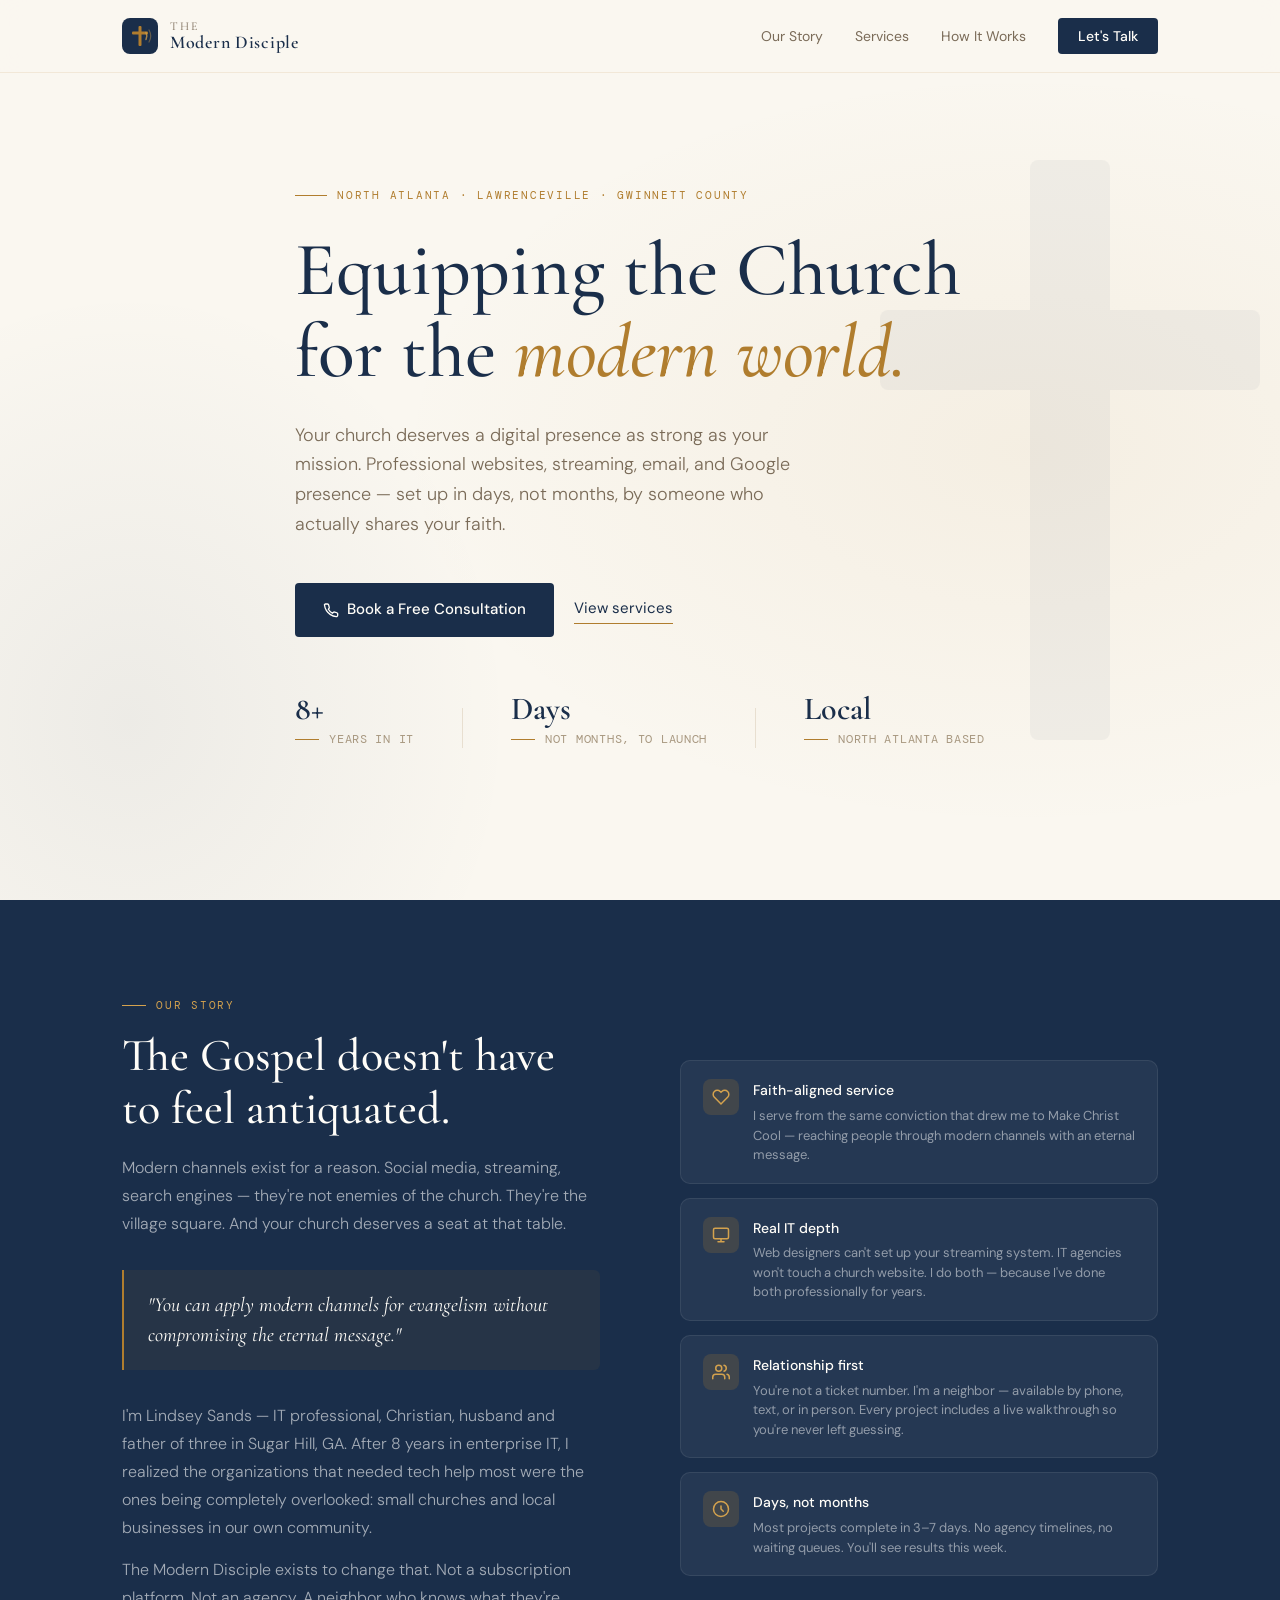
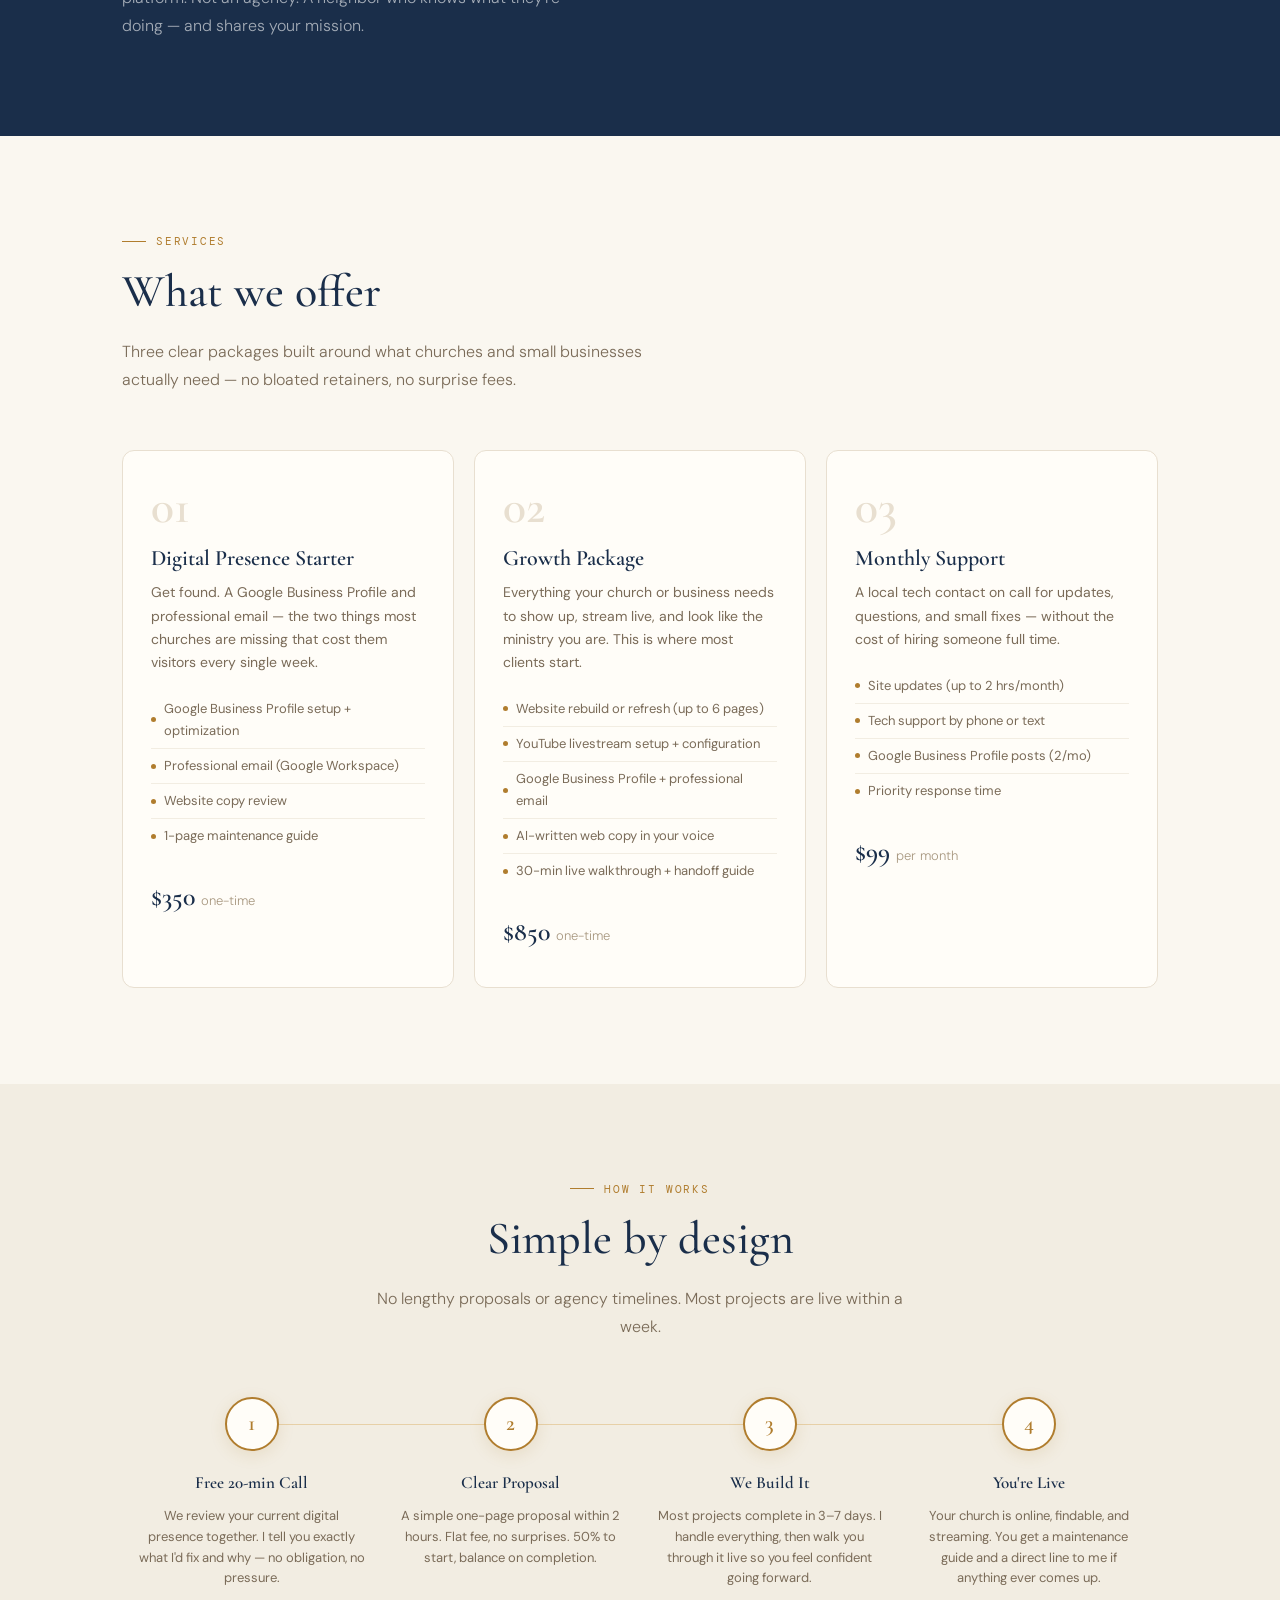
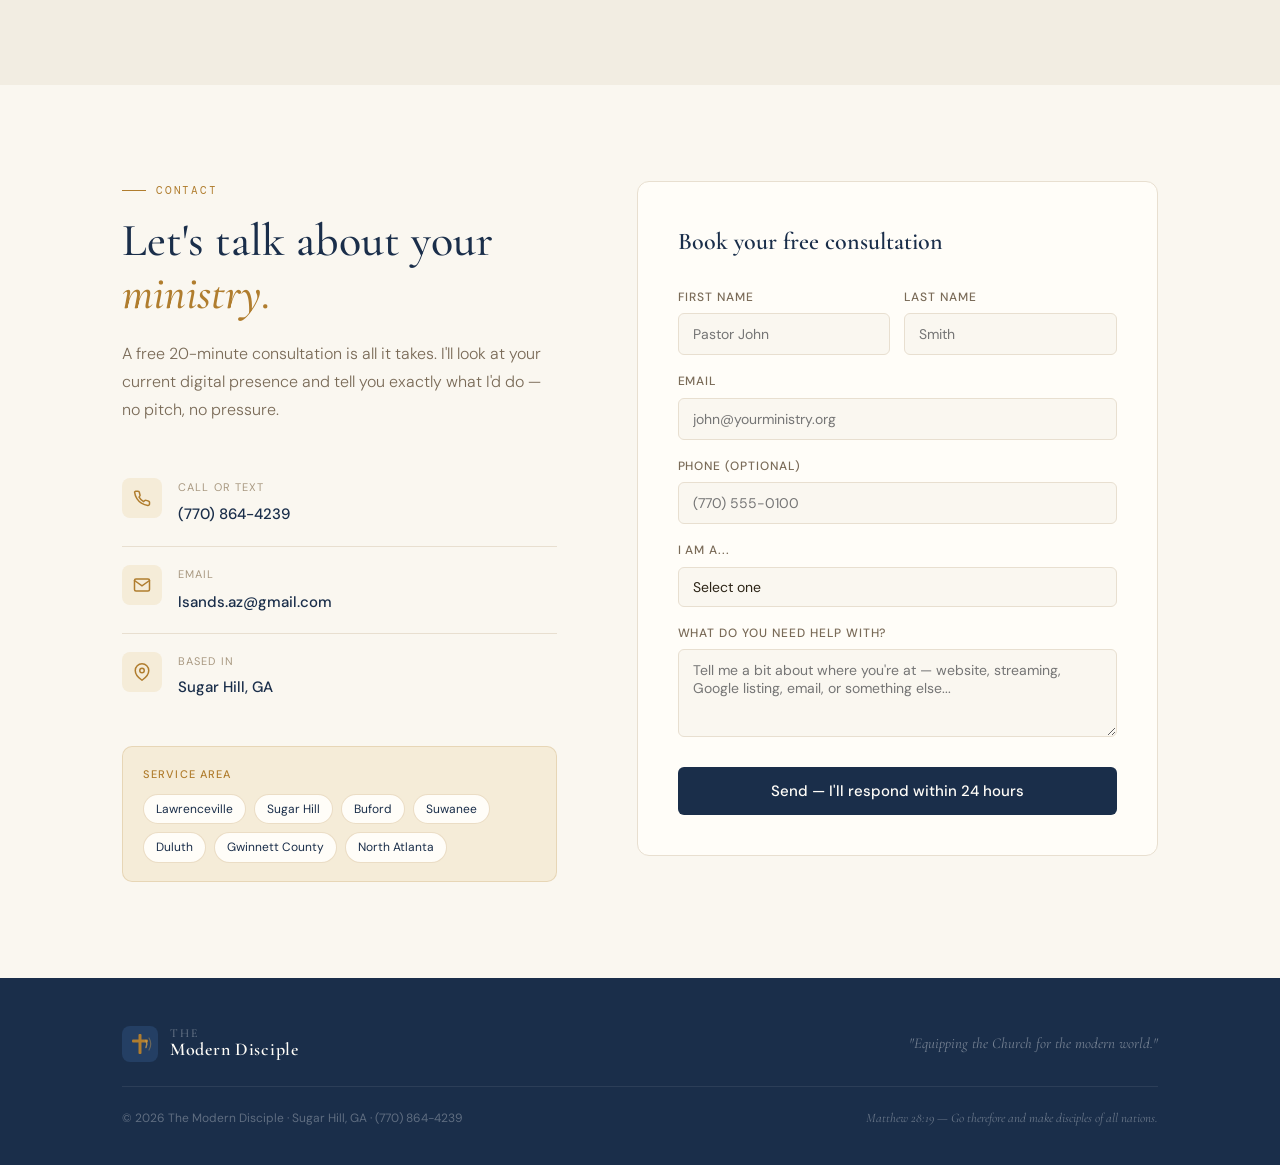
==== index.html @ ff056144 "Rename the-modern-disciple.html to index.html" ====
<!DOCTYPE html>
<html lang="en">
<head>
<meta charset="UTF-8">
<meta name="viewport" content="width=device-width, initial-scale=1.0">
<title>The Modern Disciple — Equipping the Church for the Modern World</title>
<link rel="preconnect" href="https://fonts.googleapis.com">
<link href="https://fonts.googleapis.com/css2?family=Cormorant+Garamond:ital,wght@0,400;0,500;0,600;1,400;1,600&family=DM+Sans:wght@300;400;500&family=DM+Mono:wght@400&display=swap" rel="stylesheet">
<style>
*, *::before, *::after { box-sizing: border-box; margin: 0; padding: 0; }
:root {
  --cream: #FAF7F0; --cream2: #F2EDE2; --cream3: #E8DFD0;
  --navy: #1A2E4A; --navy2: #243F64;
  --gold: #B07D2E; --gold-light: #D4A24E; --gold-pale: #F5ECD8;
  --text: #2C2416; --muted: #7A6B58; --muted2: #A89880; --white: #FFFDF8;
  --serif: 'Cormorant Garamond', Georgia, serif;
  --sans: 'DM Sans', system-ui, sans-serif;
  --mono: 'DM Mono', monospace;
  --t: 0.3s ease;
}
html { scroll-behavior: smooth; }
body { background: var(--cream); color: var(--text); font-family: var(--sans); font-size: 16px; line-height: 1.7; -webkit-font-smoothing: antialiased; overflow-x: hidden; }
.wrap { max-width: 1100px; margin: 0 auto; padding: 0 32px; position: relative; }

/* NAV */
nav { position: fixed; top: 0; left: 0; right: 0; z-index: 100; padding: 18px 0; background: rgba(250,247,240,0.9); backdrop-filter: blur(12px); border-bottom: 1px solid rgba(176,125,46,0.12); }
.nav-inner { display: flex; align-items: center; justify-content: space-between; }
.logo-mark { display: inline-flex; align-items: center; gap: 12px; text-decoration: none; }
.logo-icon { width: 36px; height: 36px; flex-shrink: 0; }
.logo-text { display: flex; flex-direction: column; line-height: 1.1; }
.logo-text .l-top { font-family: var(--serif); font-size: 12px; font-weight: 400; letter-spacing: 0.18em; text-transform: uppercase; color: var(--muted); }
.logo-text .l-bottom { font-family: var(--serif); font-size: 18px; font-weight: 600; color: var(--navy); letter-spacing: 0.04em; }
.nav-links { display: flex; align-items: center; gap: 32px; list-style: none; }
.nav-links a { font-size: 14px; color: var(--muted); text-decoration: none; transition: color var(--t); }
.nav-links a:hover { color: var(--navy); }
.nav-cta { background: var(--navy) !important; color: var(--white) !important; padding: 9px 20px; border-radius: 4px; font-weight: 500 !important; }
.nav-cta:hover { background: var(--navy2) !important; color: var(--white) !important; }

/* HERO */
.hero { min-height: 100vh; display: flex; align-items: center; padding: 120px 0 80px; position: relative; overflow: hidden; }
.hero-bg { position: absolute; inset: 0; background: radial-gradient(ellipse 70% 60% at 80% 50%, rgba(176,125,46,0.07) 0%, transparent 70%), radial-gradient(ellipse 50% 80% at 10% 80%, rgba(26,46,74,0.06) 0%, transparent 60%); }
.hero-cross { position: absolute; right: -40px; top: 50%; transform: translateY(-50%); opacity: 0.04; }
.hero-content { position: relative; z-index: 1; max-width: 720px; }
.eyebrow { display: inline-flex; align-items: center; gap: 10px; font-family: var(--mono); font-size: 11px; letter-spacing: 0.16em; text-transform: uppercase; color: var(--gold); margin-bottom: 24px; animation: fadeUp 0.8s ease both; }
.eyebrow::before { content: ''; width: 32px; height: 1px; background: var(--gold); }
.hero h1 { font-family: var(--serif); font-size: clamp(44px, 6vw, 76px); font-weight: 500; line-height: 1.08; color: var(--navy); margin-bottom: 28px; animation: fadeUp 0.8s 0.1s ease both; }
.hero h1 em { font-style: italic; color: var(--gold); }
.hero-sub { font-size: 18px; font-weight: 300; color: var(--muted); max-width: 520px; line-height: 1.65; margin-bottom: 44px; animation: fadeUp 0.8s 0.2s ease both; }
.hero-actions { display: flex; align-items: center; gap: 20px; flex-wrap: wrap; animation: fadeUp 0.8s 0.3s ease both; }
.btn-primary { display: inline-flex; align-items: center; gap: 8px; background: var(--navy); color: var(--white); padding: 14px 28px; border-radius: 4px; font-size: 15px; font-weight: 500; text-decoration: none; transition: background var(--t), transform var(--t); }
.btn-primary:hover { background: var(--navy2); transform: translateY(-1px); }
.btn-secondary { font-size: 15px; color: var(--navy); text-decoration: none; border-bottom: 1px solid var(--gold); padding-bottom: 2px; transition: color var(--t); }
.btn-secondary:hover { color: var(--gold); }
.hero-stats { display: flex; gap: 48px; align-items: center; margin-top: 56px; animation: fadeUp 0.8s 0.4s ease both; }
.hero-stat .s-num { font-family: var(--serif); font-size: 32px; font-weight: 600; color: var(--navy); line-height: 1; }
.hero-stat .s-label { font-size: 12px; color: var(--muted2); letter-spacing: 0.06em; text-transform: uppercase; margin-top: 4px; }
.stat-div { width: 1px; height: 40px; background: var(--cream3); }

/* SECTIONS */
section { padding: 96px 0; position: relative; }
.s-label { font-family: var(--mono); font-size: 11px; letter-spacing: 0.16em; text-transform: uppercase; color: var(--gold); margin-bottom: 14px; display: flex; align-items: center; gap: 10px; }
.s-label::before { content: ''; width: 24px; height: 1px; background: var(--gold); }
.s-title { font-family: var(--serif); font-size: clamp(30px, 4vw, 46px); font-weight: 500; line-height: 1.15; color: var(--navy); margin-bottom: 20px; }
.s-title em { font-style: italic; color: var(--gold); }
.s-body { font-size: 16px; font-weight: 300; color: var(--muted); line-height: 1.75; max-width: 560px; }

/* STORY */
.story { background: var(--navy); overflow: hidden; }
.story-inner { display: grid; grid-template-columns: 1fr 1fr; gap: 80px; align-items: center; }
.story .s-label { color: var(--gold-light); }
.story .s-label::before { background: var(--gold-light); }
.story .s-title { color: var(--white); }
.story .s-body { color: rgba(255,255,255,0.6); max-width: 100%; }
.story-quote { border-left: 2px solid var(--gold); padding: 20px 24px; margin: 32px 0; background: rgba(176,125,46,0.08); border-radius: 0 6px 6px 0; }
.story-quote p { font-family: var(--serif); font-style: italic; font-size: 20px; color: var(--white); line-height: 1.5; margin: 0; }
.story-cards { display: flex; flex-direction: column; gap: 14px; }
.s-card { background: rgba(255,255,255,0.05); border: 1px solid rgba(255,255,255,0.08); border-radius: 10px; padding: 18px 22px; display: flex; gap: 14px; align-items: flex-start; transition: background var(--t); }
.s-card:hover { background: rgba(255,255,255,0.09); }
.s-card-icon { width: 36px; height: 36px; border-radius: 8px; background: rgba(176,125,46,0.2); display: flex; align-items: center; justify-content: center; flex-shrink: 0; }
.s-card-title { font-size: 14px; font-weight: 500; color: var(--white); margin-bottom: 3px; }
.s-card-body { font-size: 13px; color: rgba(255,255,255,0.5); line-height: 1.5; }

/* SERVICES */
.services-grid { display: grid; grid-template-columns: repeat(auto-fit, minmax(280px, 1fr)); gap: 20px; margin-top: 56px; }
.svc-card { background: var(--white); border: 1px solid var(--cream3); border-radius: 12px; padding: 32px 28px; position: relative; overflow: hidden; transition: transform var(--t), box-shadow var(--t); }
.svc-card::before { content: ''; position: absolute; top: 0; left: 0; right: 0; height: 3px; background: var(--gold); transform: scaleX(0); transform-origin: left; transition: transform 0.4s ease; }
.svc-card:hover { transform: translateY(-4px); box-shadow: 0 16px 40px rgba(26,46,74,0.1); }
.svc-card:hover::before { transform: scaleX(1); }
.svc-num { font-family: var(--serif); font-size: 48px; font-weight: 600; color: var(--cream3); line-height: 1; margin-bottom: 14px; }
.svc-name { font-family: var(--serif); font-size: 22px; font-weight: 600; color: var(--navy); margin-bottom: 10px; line-height: 1.2; }
.svc-desc { font-size: 14px; color: var(--muted); line-height: 1.65; margin-bottom: 18px; }
.svc-list { list-style: none; font-size: 13px; color: var(--muted); margin-bottom: 22px; }
.svc-list li { padding: 6px 0; border-bottom: 1px solid var(--cream2); display: flex; align-items: center; gap: 8px; }
.svc-list li:last-child { border-bottom: none; }
.svc-list li::before { content: ''; width: 5px; height: 5px; border-radius: 50%; background: var(--gold); flex-shrink: 0; }
.svc-price { font-family: var(--serif); font-size: 26px; font-weight: 600; color: var(--navy); }
.svc-price span { font-family: var(--sans); font-size: 13px; color: var(--muted2); font-weight: 300; }

/* HOW */
.how { background: var(--cream2); }
.how-center { text-align: center; max-width: 560px; margin: 0 auto; }
.how-center .s-label { justify-content: center; }
.how-steps { display: grid; grid-template-columns: repeat(4, 1fr); gap: 0; margin-top: 56px; position: relative; }
.how-steps::before { content: ''; position: absolute; top: 27px; left: 15%; right: 15%; height: 1px; background: var(--gold-light); opacity: 0.4; }
.how-step { text-align: center; padding: 0 16px; position: relative; z-index: 1; }
.how-circle { width: 54px; height: 54px; border-radius: 50%; background: var(--white); border: 2px solid var(--gold); display: flex; align-items: center; justify-content: center; margin: 0 auto 18px; font-family: var(--serif); font-size: 22px; font-weight: 600; color: var(--gold); box-shadow: 0 4px 16px rgba(176,125,46,0.15); }
.how-step-title { font-family: var(--serif); font-size: 17px; font-weight: 600; color: var(--navy); margin-bottom: 8px; }
.how-step-body { font-size: 13px; color: var(--muted); line-height: 1.6; }

/* CONTACT */
.contact-inner { display: grid; grid-template-columns: 1fr 1.2fr; gap: 80px; align-items: start; }
.contact-form-wrap { background: var(--white); border: 1px solid var(--cream3); border-radius: 12px; padding: 40px; }
.form-title { font-family: var(--serif); font-size: 24px; font-weight: 600; color: var(--navy); margin-bottom: 24px; }
.fg { margin-bottom: 16px; }
.fg label { display: block; font-size: 12px; font-weight: 500; letter-spacing: 0.08em; text-transform: uppercase; color: var(--muted); margin-bottom: 6px; }
.fg input, .fg select, .fg textarea { width: 100%; padding: 11px 14px; border: 1px solid var(--cream3); border-radius: 6px; background: var(--cream); font-family: var(--sans); font-size: 14px; color: var(--text); outline: none; transition: border-color var(--t); -webkit-appearance: none; }
.fg input:focus, .fg select:focus, .fg textarea:focus { border-color: var(--gold); background: var(--white); }
.fg textarea { resize: vertical; min-height: 88px; }
.fg-row { display: grid; grid-template-columns: 1fr 1fr; gap: 14px; }
.btn-sub { width: 100%; padding: 14px; background: var(--navy); color: var(--white); border: none; border-radius: 6px; font-family: var(--sans); font-size: 15px; font-weight: 500; cursor: pointer; transition: background var(--t); margin-top: 6px; }
.btn-sub:hover { background: var(--navy2); }
.c-detail { display: flex; gap: 16px; align-items: flex-start; padding: 18px 0; border-bottom: 1px solid var(--cream3); }
.c-detail:last-of-type { border-bottom: none; }
.c-icon { width: 40px; height: 40px; border-radius: 8px; background: var(--gold-pale); display: flex; align-items: center; justify-content: center; flex-shrink: 0; }
.c-icon svg { width: 18px; height: 18px; }
.c-label { font-size: 11px; letter-spacing: 0.1em; text-transform: uppercase; color: var(--muted2); margin-bottom: 4px; }
.c-value { font-size: 15px; color: var(--navy); font-weight: 500; text-decoration: none; }
.c-value:hover { color: var(--gold); }
.area-box { background: var(--gold-pale); border: 1px solid rgba(176,125,46,0.2); border-radius: 10px; padding: 18px 20px; margin-top: 28px; }
.area-title { font-size: 11px; letter-spacing: 0.1em; text-transform: uppercase; color: var(--gold); margin-bottom: 10px; font-weight: 500; }
.area-pills { display: flex; flex-wrap: wrap; gap: 8px; }
.pill { background: var(--white); border: 1px solid rgba(176,125,46,0.25); border-radius: 20px; padding: 4px 12px; font-size: 12px; color: var(--navy); }

/* FOOTER */
footer { background: var(--navy); padding: 48px 0 36px; }
.footer-top { display: flex; justify-content: space-between; align-items: center; flex-wrap: wrap; gap: 24px; padding-bottom: 24px; border-bottom: 1px solid rgba(255,255,255,0.08); margin-bottom: 20px; }
.footer-tagline { font-family: var(--serif); font-style: italic; font-size: 15px; color: rgba(255,255,255,0.4); max-width: 320px; }
footer .l-top { color: rgba(255,255,255,0.4) !important; }
footer .l-bottom { color: var(--white) !important; }
.footer-bottom { display: flex; justify-content: space-between; align-items: center; flex-wrap: wrap; gap: 12px; font-size: 12px; color: rgba(255,255,255,0.3); }
.footer-verse { font-family: var(--serif); font-style: italic; color: rgba(255,255,255,0.35); font-size: 13px; }

@keyframes fadeUp { from { opacity: 0; transform: translateY(20px); } to { opacity: 1; transform: translateY(0); } }

@media (max-width: 900px) {
  .story-inner { grid-template-columns: 1fr; gap: 48px; }
  .contact-inner { grid-template-columns: 1fr; gap: 48px; }
  .how-steps { grid-template-columns: 1fr 1fr; gap: 32px; }
  .how-steps::before { display: none; }
}
@media (max-width: 680px) {
  .wrap { padding: 0 20px; }
  .nav-links { display: none; }
  .hero { padding: 100px 0 60px; min-height: auto; }
  section { padding: 64px 0; }
  .hero-stats { gap: 20px; }
  .fg-row { grid-template-columns: 1fr; }
  .contact-form-wrap { padding: 24px 20px; }
  .services-grid { grid-template-columns: 1fr; }
  .how-steps { grid-template-columns: 1fr 1fr; }
}
</style>
</head>
<body>

<nav>
  <div class="wrap">
    <div class="nav-inner">
      <a href="#" class="logo-mark">
        <svg class="logo-icon" viewBox="0 0 36 36" fill="none">
          <rect width="36" height="36" rx="8" fill="#1A2E4A"/>
          <rect x="16.5" y="8" width="3" height="20" rx="1" fill="#B07D2E"/>
          <rect x="10" y="13.5" width="16" height="3" rx="1" fill="#B07D2E"/>
          <path d="M24 14.5 A8 8 0 0 1 24 21.5" stroke="#D4A24E" stroke-width="1.5" stroke-linecap="round" fill="none" opacity="0.75"/>
          <path d="M27 12 A12 12 0 0 1 27 24" stroke="#D4A24E" stroke-width="1.2" stroke-linecap="round" fill="none" opacity="0.4"/>
        </svg>
        <div class="logo-text">
          <span class="l-top">The</span>
          <span class="l-bottom">Modern Disciple</span>
        </div>
      </a>
      <ul class="nav-links">
        <li><a href="#story">Our Story</a></li>
        <li><a href="#services">Services</a></li>
        <li><a href="#how">How It Works</a></li>
        <li><a href="#contact" class="nav-cta">Let's Talk</a></li>
      </ul>
    </div>
  </div>
</nav>

<section class="hero" id="home">
  <div class="hero-bg"></div>
  <svg class="hero-cross" width="500" height="700" viewBox="0 0 500 700" fill="none">
    <rect x="210" y="60" width="80" height="580" rx="8" fill="#1A2E4A"/>
    <rect x="60" y="210" width="380" height="80" rx="8" fill="#1A2E4A"/>
  </svg>
  <div class="wrap">
    <div class="hero-content">
      <div class="eyebrow">North Atlanta · Lawrenceville · Gwinnett County</div>
      <h1>Equipping the Church<br>for the <em>modern world.</em></h1>
      <p class="hero-sub">Your church deserves a digital presence as strong as your mission. Professional websites, streaming, email, and Google presence — set up in days, not months, by someone who actually shares your faith.</p>
      <div class="hero-actions">
        <a href="#contact" class="btn-primary">
          <svg width="16" height="16" viewBox="0 0 24 24" fill="none" stroke="currentColor" stroke-width="2" stroke-linecap="round"><path d="M22 16.92v3a2 2 0 0 1-2.18 2 19.79 19.79 0 0 1-8.63-3.07 19.5 19.5 0 0 1-5.99-5.99 19.79 19.79 0 0 1-3.07-8.67A2 2 0 0 1 3.6 3h3a2 2 0 0 1 2 1.72c.127.96.361 1.903.7 2.81a2 2 0 0 1-.45 2.11L8.09 10.91a16 16 0 0 0 6 6l1.27-1.27a2 2 0 0 1 2.11-.45c.907.339 1.85.573 2.81.7A2 2 0 0 1 22 17.92z"/></svg>
          Book a Free Consultation
        </a>
        <a href="#services" class="btn-secondary">View services</a>
      </div>
      <div class="hero-stats">
        <div class="hero-stat"><div class="s-num">8+</div><div class="s-label">Years in IT</div></div>
        <div class="stat-div"></div>
        <div class="hero-stat"><div class="s-num">Days</div><div class="s-label">Not months, to launch</div></div>
        <div class="stat-div"></div>
        <div class="hero-stat"><div class="s-num">Local</div><div class="s-label">North Atlanta based</div></div>
      </div>
    </div>
  </div>
</section>

<section class="story" id="story">
  <div class="wrap">
    <div class="story-inner">
      <div>
        <div class="s-label">Our Story</div>
        <h2 class="s-title">The Gospel doesn't have to feel antiquated.</h2>
        <p class="s-body">Modern channels exist for a reason. Social media, streaming, search engines — they're not enemies of the church. They're the village square. And your church deserves a seat at that table.</p>
        <div class="story-quote">
          <p>"You can apply modern channels for evangelism without compromising the eternal message."</p>
        </div>
        <p class="s-body">I'm Lindsey Sands — IT professional, Christian, husband and father of three in Sugar Hill, GA. After 8 years in enterprise IT, I realized the organizations that needed tech help most were the ones being completely overlooked: small churches and local businesses in our own community.</p>
        <p class="s-body" style="margin-top:14px;">The Modern Disciple exists to change that. Not a subscription platform. Not an agency. A neighbor who knows what they're doing — and shares your mission.</p>
      </div>
      <div class="story-cards">
        <div class="s-card">
          <div class="s-card-icon"><svg width="18" height="18" viewBox="0 0 24 24" fill="none" stroke="#D4A24E" stroke-width="2" stroke-linecap="round"><path d="M20.84 4.61a5.5 5.5 0 0 0-7.78 0L12 5.67l-1.06-1.06a5.5 5.5 0 0 0-7.78 7.78l1.06 1.06L12 21.23l7.78-7.78 1.06-1.06a5.5 5.5 0 0 0 0-7.78z"/></svg></div>
          <div><div class="s-card-title">Faith-aligned service</div><div class="s-card-body">I serve from the same conviction that drew me to Make Christ Cool — reaching people through modern channels with an eternal message.</div></div>
        </div>
        <div class="s-card">
          <div class="s-card-icon"><svg width="18" height="18" viewBox="0 0 24 24" fill="none" stroke="#D4A24E" stroke-width="2" stroke-linecap="round"><rect x="2" y="3" width="20" height="14" rx="2"/><path d="M8 21h8m-4-4v4"/></svg></div>
          <div><div class="s-card-title">Real IT depth</div><div class="s-card-body">Web designers can't set up your streaming system. IT agencies won't touch a church website. I do both — because I've done both professionally for years.</div></div>
        </div>
        <div class="s-card">
          <div class="s-card-icon"><svg width="18" height="18" viewBox="0 0 24 24" fill="none" stroke="#D4A24E" stroke-width="2" stroke-linecap="round"><path d="M17 21v-2a4 4 0 0 0-4-4H5a4 4 0 0 0-4 4v2"/><circle cx="9" cy="7" r="4"/><path d="M23 21v-2a4 4 0 0 0-3-3.87M16 3.13a4 4 0 0 1 0 7.75"/></svg></div>
          <div><div class="s-card-title">Relationship first</div><div class="s-card-body">You're not a ticket number. I'm a neighbor — available by phone, text, or in person. Every project includes a live walkthrough so you're never left guessing.</div></div>
        </div>
        <div class="s-card">
          <div class="s-card-icon"><svg width="18" height="18" viewBox="0 0 24 24" fill="none" stroke="#D4A24E" stroke-width="2" stroke-linecap="round"><circle cx="12" cy="12" r="10"/><path d="M12 8v4l3 3"/></svg></div>
          <div><div class="s-card-title">Days, not months</div><div class="s-card-body">Most projects complete in 3–7 days. No agency timelines, no waiting queues. You'll see results this week.</div></div>
        </div>
      </div>
    </div>
  </div>
</section>

<section id="services">
  <div class="wrap">
    <div class="s-label">Services</div>
    <h2 class="s-title">What we offer</h2>
    <p class="s-body">Three clear packages built around what churches and small businesses actually need — no bloated retainers, no surprise fees.</p>
    <div class="services-grid">
      <div class="svc-card">
        <div class="svc-num">01</div>
        <div class="svc-name">Digital Presence Starter</div>
        <div class="svc-desc">Get found. A Google Business Profile and professional email — the two things most churches are missing that cost them visitors every single week.</div>
        <ul class="svc-list">
          <li>Google Business Profile setup + optimization</li>
          <li>Professional email (Google Workspace)</li>
          <li>Website copy review</li>
          <li>1-page maintenance guide</li>
        </ul>
        <div class="svc-price">$350 <span>one-time</span></div>
      </div>
      <div class="svc-card">
        <div class="svc-num">02</div>
        <div class="svc-name">Growth Package</div>
        <div class="svc-desc">Everything your church or business needs to show up, stream live, and look like the ministry you are. This is where most clients start.</div>
        <ul class="svc-list">
          <li>Website rebuild or refresh (up to 6 pages)</li>
          <li>YouTube livestream setup + configuration</li>
          <li>Google Business Profile + professional email</li>
          <li>AI-written web copy in your voice</li>
          <li>30-min live walkthrough + handoff guide</li>
        </ul>
        <div class="svc-price">$850 <span>one-time</span></div>
      </div>
      <div class="svc-card">
        <div class="svc-num">03</div>
        <div class="svc-name">Monthly Support</div>
        <div class="svc-desc">A local tech contact on call for updates, questions, and small fixes — without the cost of hiring someone full time.</div>
        <ul class="svc-list">
          <li>Site updates (up to 2 hrs/month)</li>
          <li>Tech support by phone or text</li>
          <li>Google Business Profile posts (2/mo)</li>
          <li>Priority response time</li>
        </ul>
        <div class="svc-price">$99 <span>per month</span></div>
      </div>
    </div>
  </div>
</section>

<section class="how" id="how">
  <div class="wrap">
    <div class="how-center">
      <div class="s-label">How it works</div>
      <h2 class="s-title">Simple by design</h2>
      <p class="s-body" style="margin: 0 auto;">No lengthy proposals or agency timelines. Most projects are live within a week.</p>
    </div>
    <div class="how-steps">
      <div class="how-step">
        <div class="how-circle">1</div>
        <div class="how-step-title">Free 20-min Call</div>
        <div class="how-step-body">We review your current digital presence together. I tell you exactly what I'd fix and why — no obligation, no pressure.</div>
      </div>
      <div class="how-step">
        <div class="how-circle">2</div>
        <div class="how-step-title">Clear Proposal</div>
        <div class="how-step-body">A simple one-page proposal within 2 hours. Flat fee, no surprises. 50% to start, balance on completion.</div>
      </div>
      <div class="how-step">
        <div class="how-circle">3</div>
        <div class="how-step-title">We Build It</div>
        <div class="how-step-body">Most projects complete in 3–7 days. I handle everything, then walk you through it live so you feel confident going forward.</div>
      </div>
      <div class="how-step">
        <div class="how-circle">4</div>
        <div class="how-step-title">You're Live</div>
        <div class="how-step-body">Your church is online, findable, and streaming. You get a maintenance guide and a direct line to me if anything ever comes up.</div>
      </div>
    </div>
  </div>
</section>

<section id="contact">
  <div class="wrap">
    <div class="contact-inner">
      <div>
        <div class="s-label">Contact</div>
        <h2 class="s-title">Let's talk about your <em>ministry.</em></h2>
        <p class="s-body">A free 20-minute consultation is all it takes. I'll look at your current digital presence and tell you exactly what I'd do — no pitch, no pressure.</p>
        <div style="margin-top:36px;">
          <div class="c-detail">
            <div class="c-icon"><svg viewBox="0 0 24 24" fill="none" stroke="#B07D2E" stroke-width="2" stroke-linecap="round"><path d="M22 16.92v3a2 2 0 0 1-2.18 2 19.79 19.79 0 0 1-8.63-3.07 19.5 19.5 0 0 1-5.99-5.99 19.79 19.79 0 0 1-3.07-8.67A2 2 0 0 1 3.6 3h3a2 2 0 0 1 2 1.72c.127.96.361 1.903.7 2.81a2 2 0 0 1-.45 2.11L8.09 10.91a16 16 0 0 0 6 6l1.27-1.27a2 2 0 0 1 2.11-.45c.907.339 1.85.573 2.81.7A2 2 0 0 1 22 17.92z"/></svg></div>
            <div><div class="c-label">Call or text</div><a href="tel:7708644239" class="c-value">(770) 864-4239</a></div>
          </div>
          <div class="c-detail">
            <div class="c-icon"><svg viewBox="0 0 24 24" fill="none" stroke="#B07D2E" stroke-width="2" stroke-linecap="round"><path d="M4 4h16c1.1 0 2 .9 2 2v12c0 1.1-.9 2-2 2H4c-1.1 0-2-.9-2-2V6c0-1.1.9-2 2-2z"/><polyline points="22,6 12,13 2,6"/></svg></div>
            <div><div class="c-label">Email</div><a href="mailto:lsands.az@gmail.com" class="c-value">lsands.az@gmail.com</a></div>
          </div>
          <div class="c-detail">
            <div class="c-icon"><svg viewBox="0 0 24 24" fill="none" stroke="#B07D2E" stroke-width="2" stroke-linecap="round"><path d="M21 10c0 7-9 13-9 13s-9-6-9-13a9 9 0 0 1 18 0z"/><circle cx="12" cy="10" r="3"/></svg></div>
            <div><div class="c-label">Based in</div><div class="c-value">Sugar Hill, GA</div></div>
          </div>
        </div>
        <div class="area-box">
          <div class="area-title">Service area</div>
          <div class="area-pills">
            <span class="pill">Lawrenceville</span><span class="pill">Sugar Hill</span><span class="pill">Buford</span>
            <span class="pill">Suwanee</span><span class="pill">Duluth</span><span class="pill">Gwinnett County</span><span class="pill">North Atlanta</span>
          </div>
        </div>
      </div>
      <div class="contact-form-wrap">
        <div class="form-title">Book your free consultation</div>
        <div class="fg-row">
          <div class="fg"><label>First name</label><input type="text" placeholder="Pastor John"></div>
          <div class="fg"><label>Last name</label><input type="text" placeholder="Smith"></div>
        </div>
        <div class="fg"><label>Email</label><input type="email" placeholder="john@yourministry.org"></div>
        <div class="fg"><label>Phone (optional)</label><input type="tel" placeholder="(770) 555-0100"></div>
        <div class="fg">
          <label>I am a...</label>
          <select><option value="">Select one</option><option>Church / Ministry</option><option>Small Business</option><option>Non-profit</option><option>Other</option></select>
        </div>
        <div class="fg"><label>What do you need help with?</label><textarea placeholder="Tell me a bit about where you're at — website, streaming, Google listing, email, or something else..."></textarea></div>
        <button class="btn-sub">Send — I'll respond within 24 hours</button>
      </div>
    </div>
  </div>
</section>

<footer>
  <div class="wrap">
    <div class="footer-top">
      <a href="#" class="logo-mark">
        <svg class="logo-icon" viewBox="0 0 36 36" fill="none">
          <rect width="36" height="36" rx="8" fill="#243F64"/>
          <rect x="16.5" y="8" width="3" height="20" rx="1" fill="#B07D2E"/>
          <rect x="10" y="13.5" width="16" height="3" rx="1" fill="#B07D2E"/>
          <path d="M24 14.5 A8 8 0 0 1 24 21.5" stroke="#D4A24E" stroke-width="1.5" stroke-linecap="round" fill="none" opacity="0.75"/>
          <path d="M27 12 A12 12 0 0 1 27 24" stroke="#D4A24E" stroke-width="1.2" stroke-linecap="round" fill="none" opacity="0.4"/>
        </svg>
        <div class="logo-text">
          <span class="l-top">The</span>
          <span class="l-bottom">Modern Disciple</span>
        </div>
      </a>
      <p class="footer-tagline">"Equipping the Church for the modern world."</p>
    </div>
    <div class="footer-bottom">
      <span>© 2026 The Modern Disciple · Sugar Hill, GA · (770) 864-4239</span>
      <span class="footer-verse">Matthew 28:19 — Go therefore and make disciples of all nations.</span>
    </div>
  </div>
</footer>

</body>
</html>
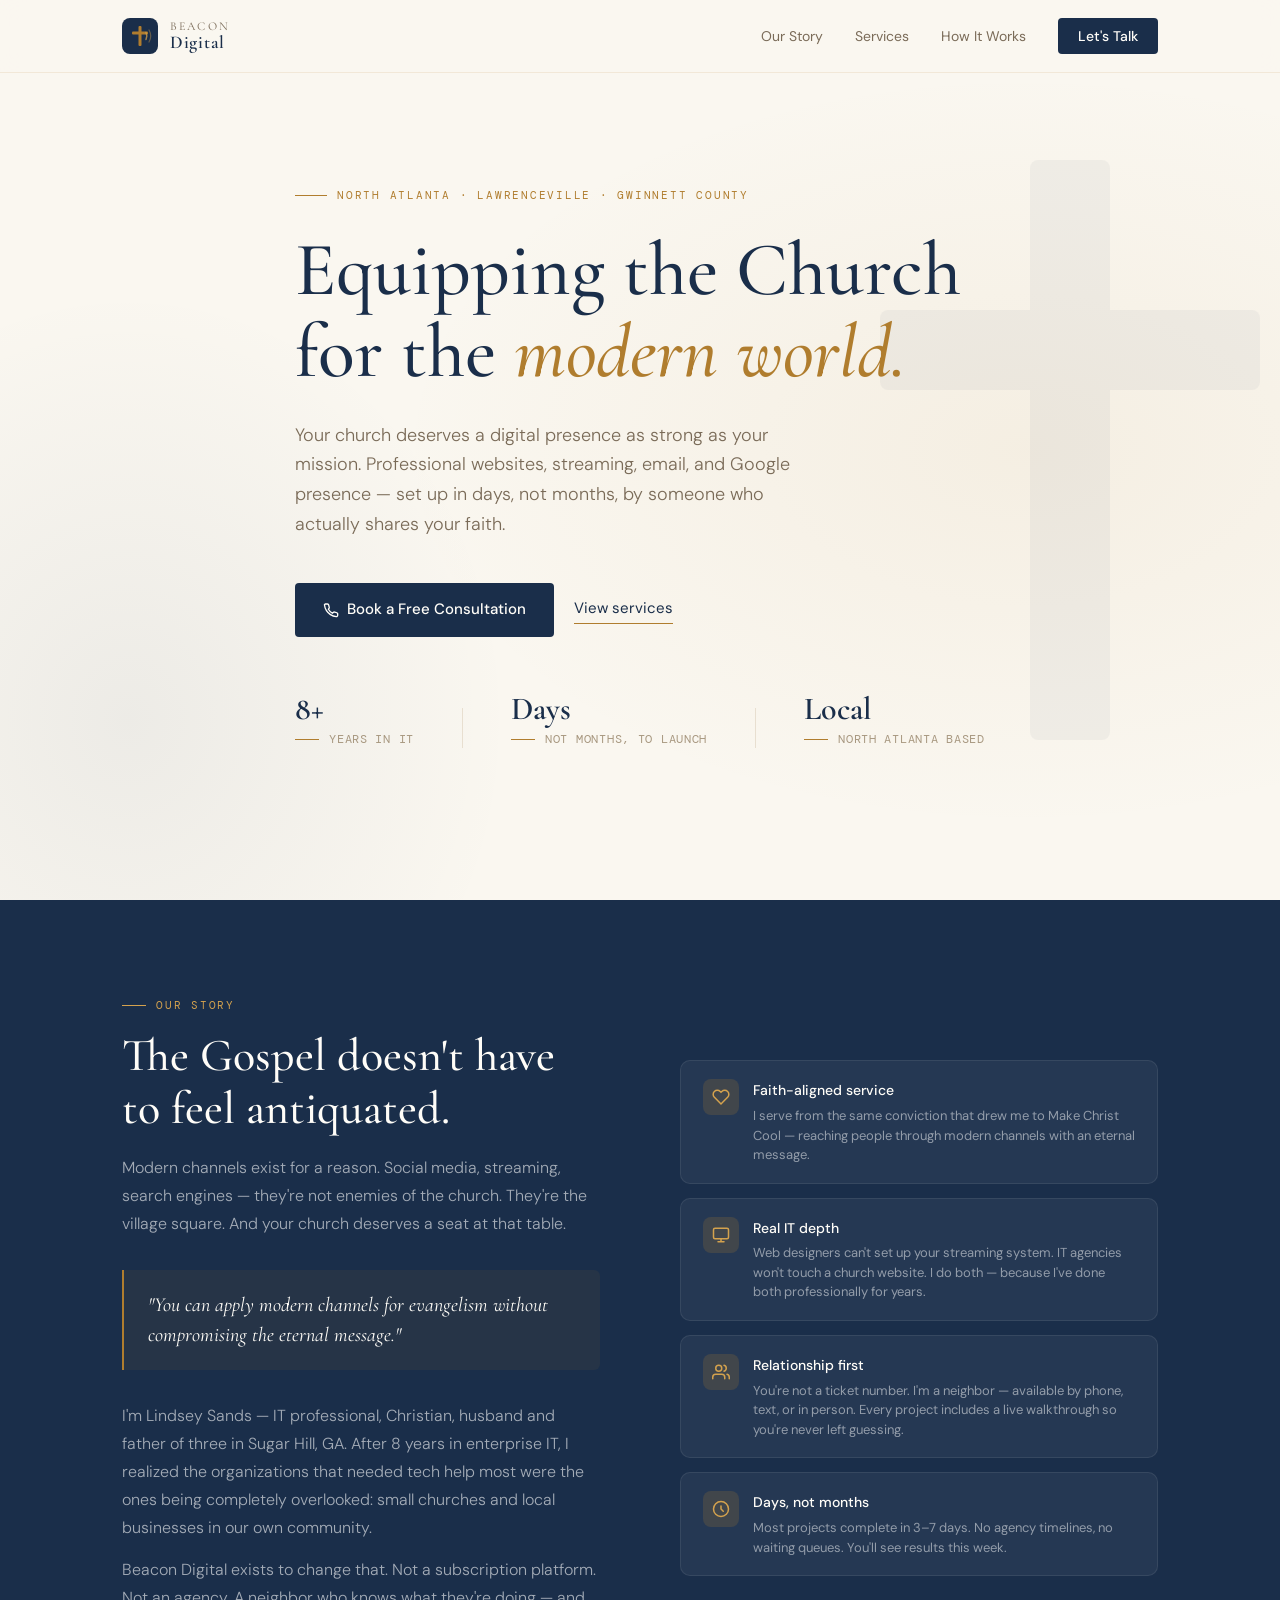
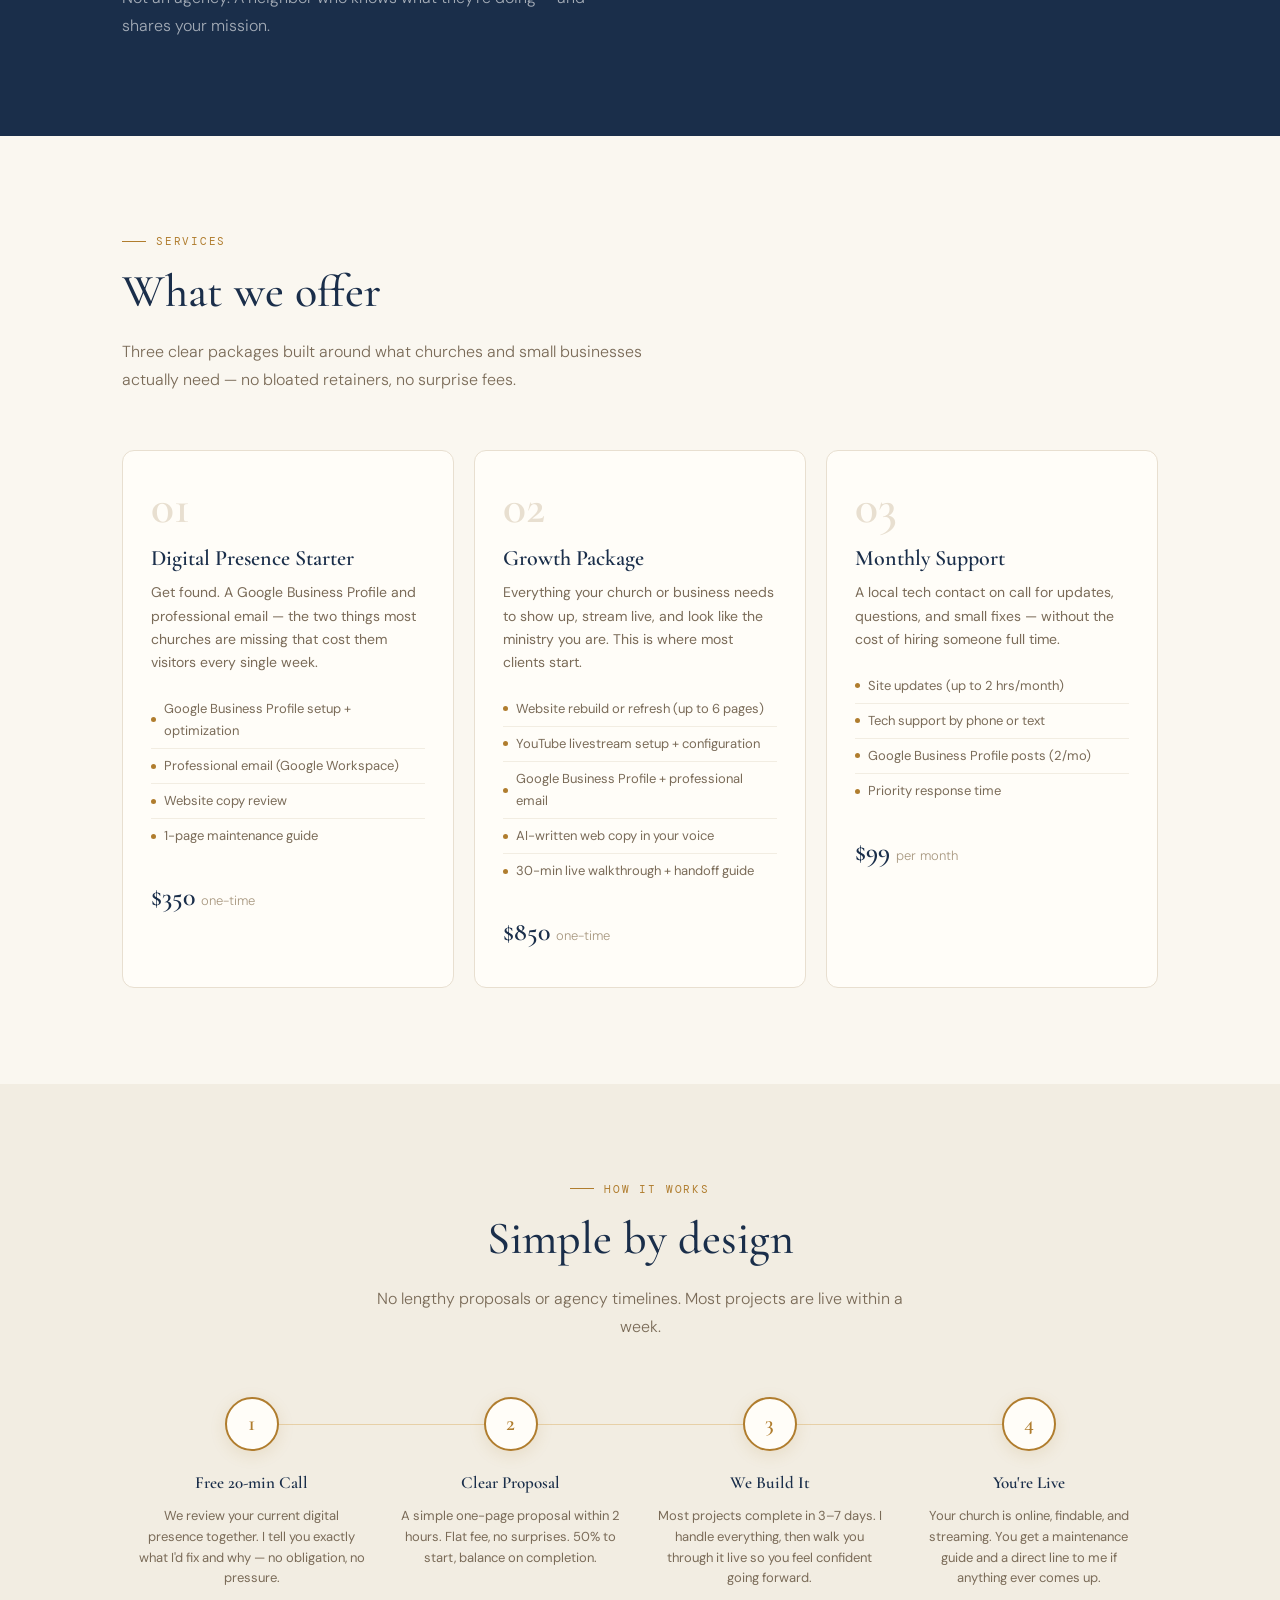
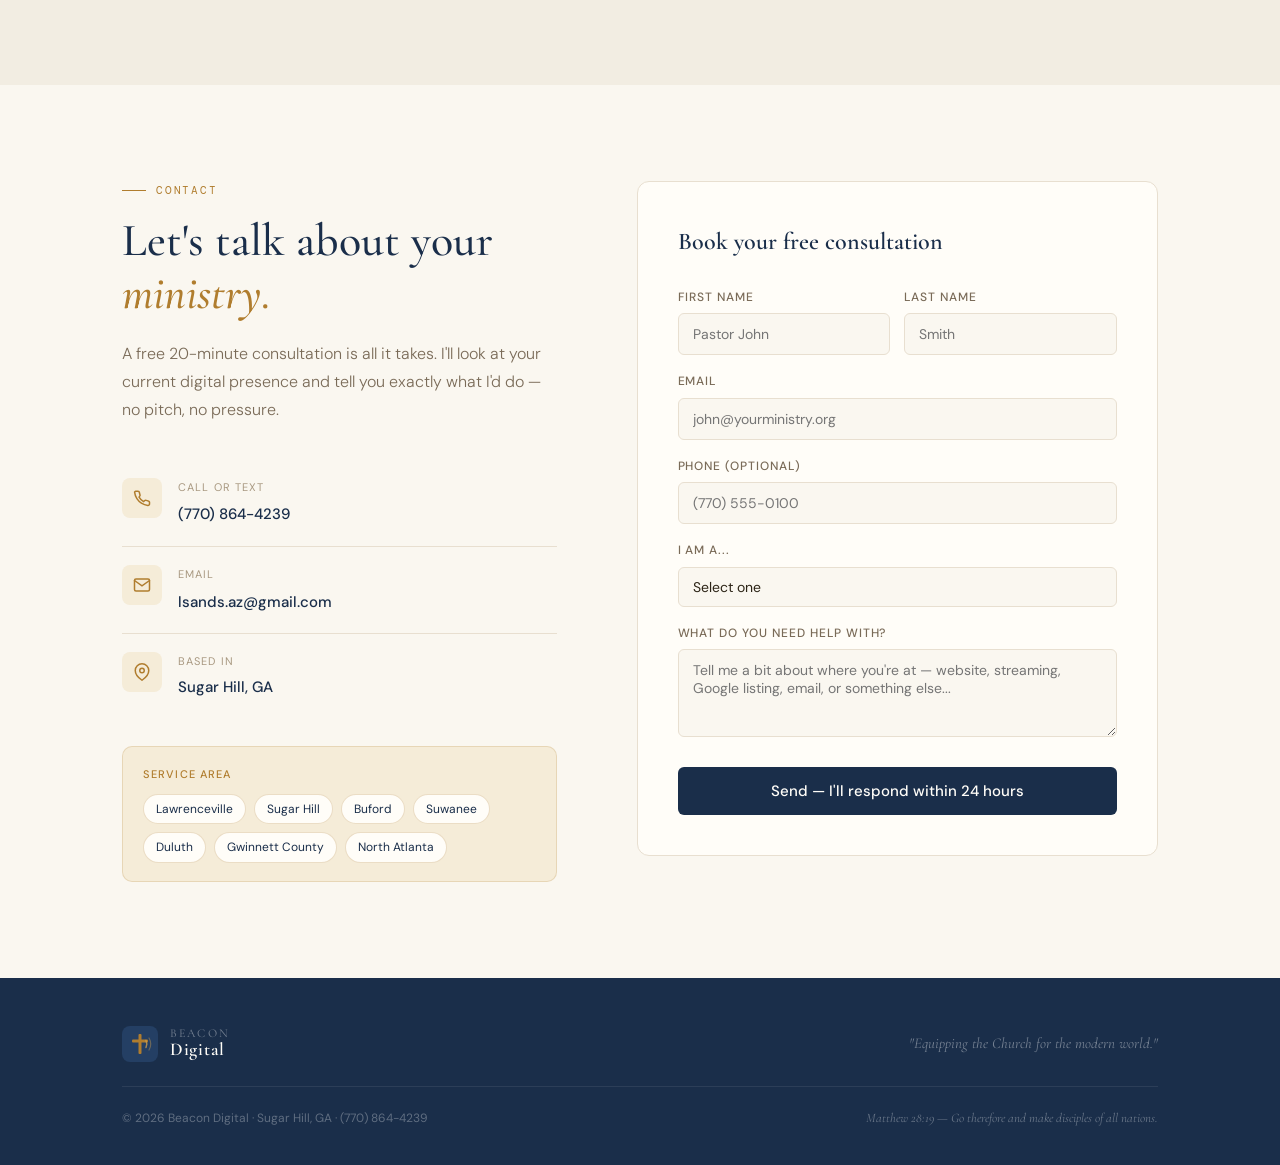
==== commit e7186992: "Rename project to Beacon Digital and add publishing instructions - Replaced all instances of "The Mo" ====
--- a/index.html
+++ b/index.html
@@ -3,7 +3,7 @@
 <head>
 <meta charset="UTF-8">
 <meta name="viewport" content="width=device-width, initial-scale=1.0">
-<title>The Modern Disciple — Equipping the Church for the Modern World</title>
+<title>Beacon Digital — Equipping the Church for the Modern World</title>
 <link rel="preconnect" href="https://fonts.googleapis.com">
 <link href="https://fonts.googleapis.com/css2?family=Cormorant+Garamond:ital,wght@0,400;0,500;0,600;1,400;1,600&family=DM+Sans:wght@300;400;500&family=DM+Mono:wght@400&display=swap" rel="stylesheet">
 <style>
@@ -175,8 +175,8 @@
           <path d="M27 12 A12 12 0 0 1 27 24" stroke="#D4A24E" stroke-width="1.2" stroke-linecap="round" fill="none" opacity="0.4"/>
         </svg>
         <div class="logo-text">
-          <span class="l-top">The</span>
-          <span class="l-bottom">Modern Disciple</span>
+          <span class="l-top">Beacon</span>
+          <span class="l-bottom">Digital</span>
         </div>
       </a>
       <ul class="nav-links">
@@ -229,7 +229,7 @@
           <p>"You can apply modern channels for evangelism without compromising the eternal message."</p>
         </div>
         <p class="s-body">I'm Lindsey Sands — IT professional, Christian, husband and father of three in Sugar Hill, GA. After 8 years in enterprise IT, I realized the organizations that needed tech help most were the ones being completely overlooked: small churches and local businesses in our own community.</p>
-        <p class="s-body" style="margin-top:14px;">The Modern Disciple exists to change that. Not a subscription platform. Not an agency. A neighbor who knows what they're doing — and shares your mission.</p>
+        <p class="s-body" style="margin-top:14px;">Beacon Digital exists to change that. Not a subscription platform. Not an agency. A neighbor who knows what they're doing — and shares your mission.</p>
       </div>
       <div class="story-cards">
         <div class="s-card">
@@ -392,14 +392,14 @@
           <path d="M27 12 A12 12 0 0 1 27 24" stroke="#D4A24E" stroke-width="1.2" stroke-linecap="round" fill="none" opacity="0.4"/>
         </svg>
         <div class="logo-text">
-          <span class="l-top">The</span>
-          <span class="l-bottom">Modern Disciple</span>
+          <span class="l-top">Beacon</span>
+          <span class="l-bottom">Digital</span>
         </div>
       </a>
       <p class="footer-tagline">"Equipping the Church for the modern world."</p>
     </div>
     <div class="footer-bottom">
-      <span>© 2026 The Modern Disciple · Sugar Hill, GA · (770) 864-4239</span>
+      <span>© 2026 Beacon Digital · Sugar Hill, GA · (770) 864-4239</span>
       <span class="footer-verse">Matthew 28:19 — Go therefore and make disciples of all nations.</span>
     </div>
   </div>
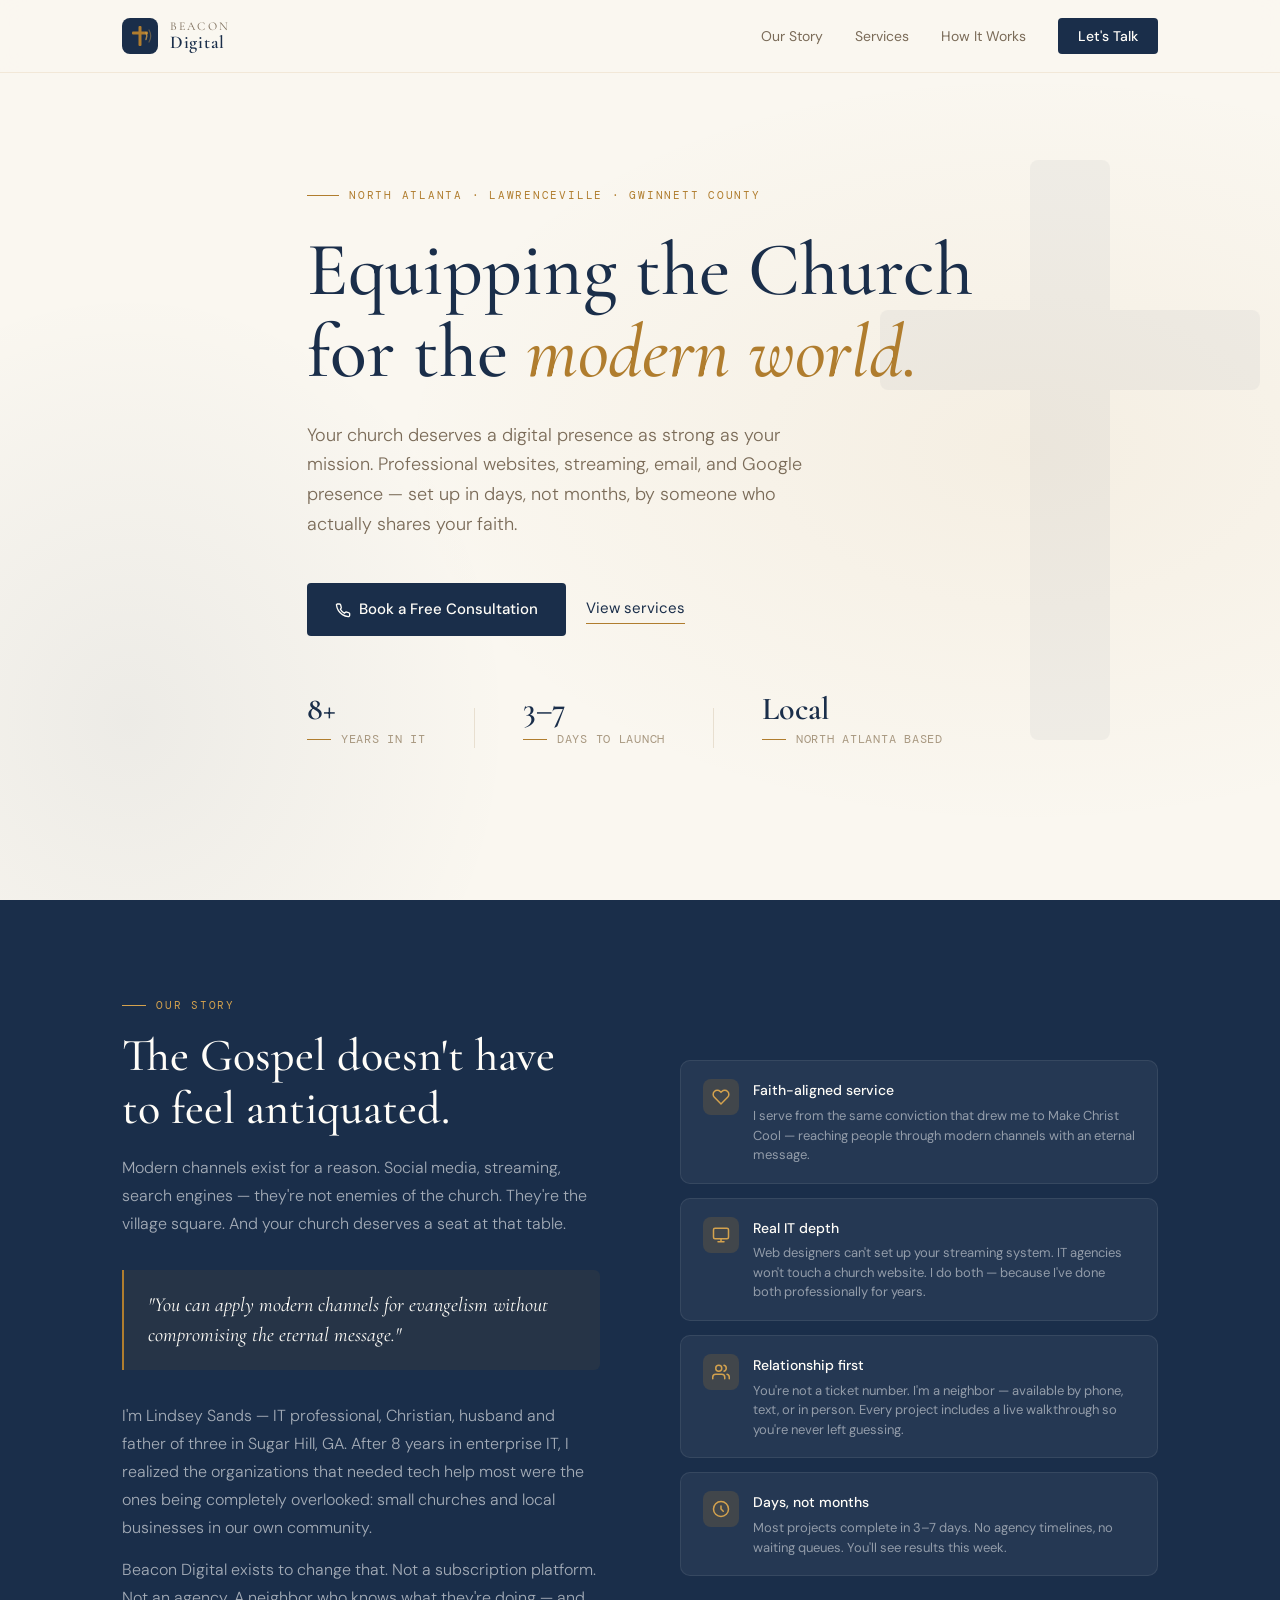
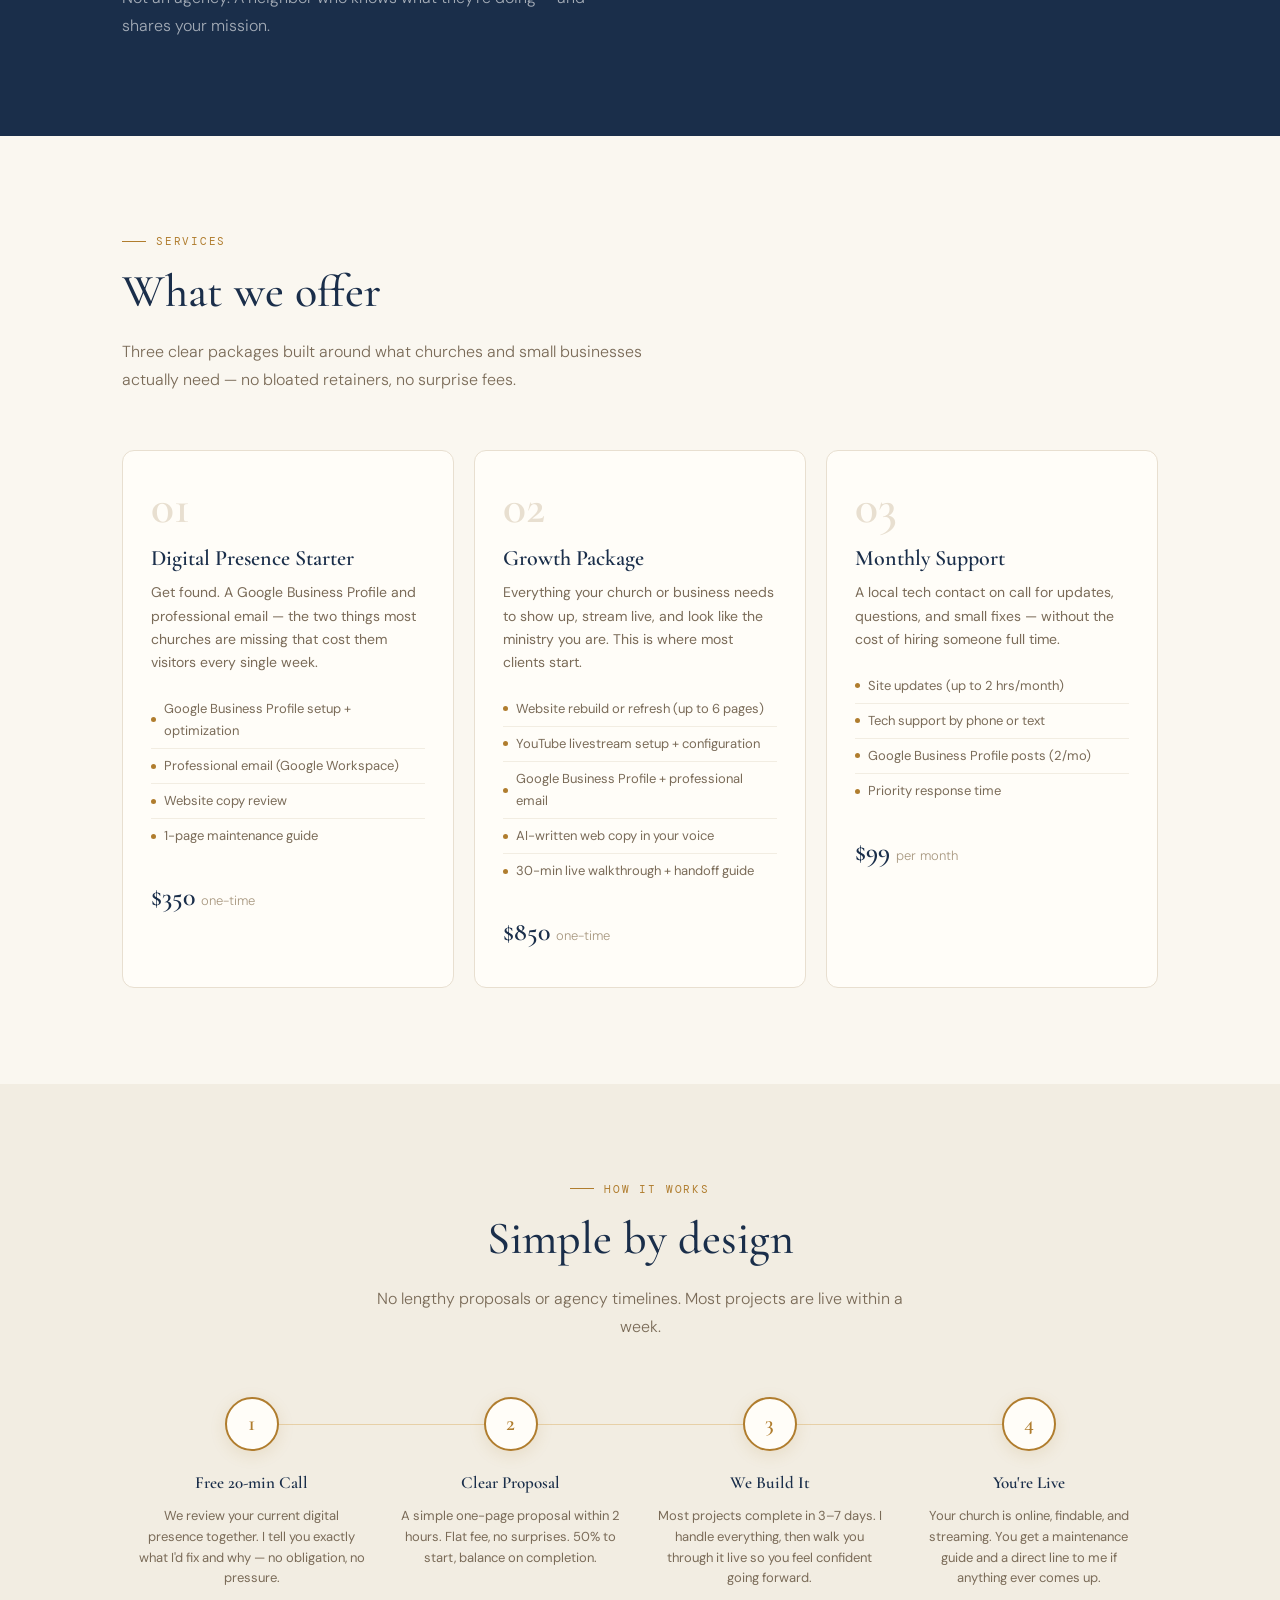
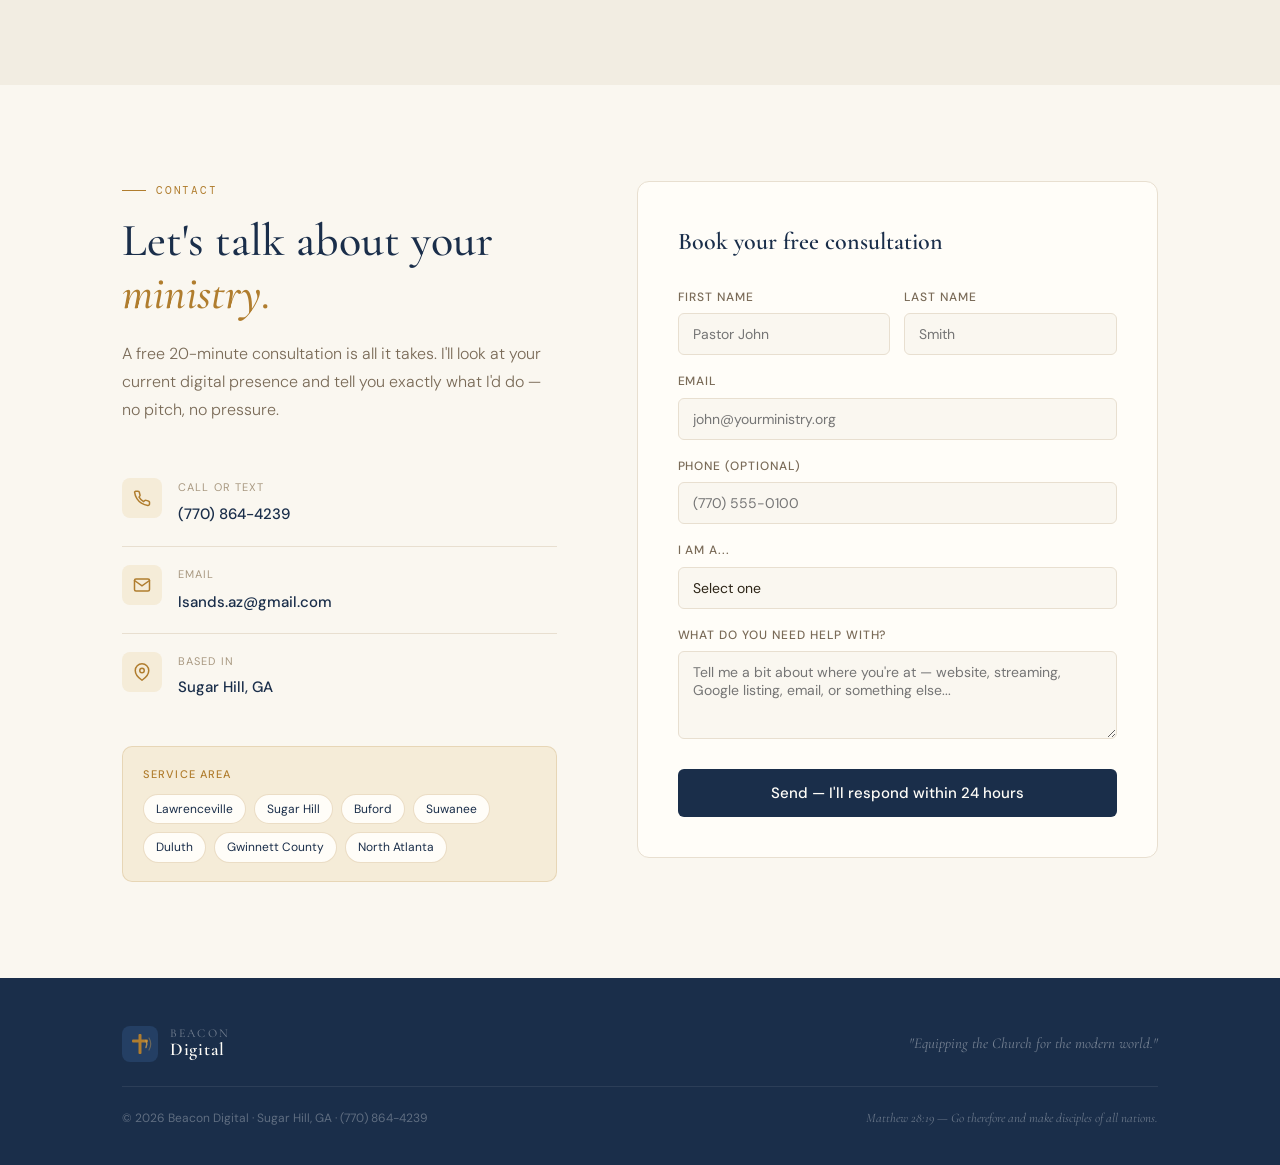
==== commit 32226f3b: "Update index.html" ====
--- a/index.html
+++ b/index.html
@@ -119,6 +119,10 @@
 .fg-row { display: grid; grid-template-columns: 1fr 1fr; gap: 14px; }
 .btn-sub { width: 100%; padding: 14px; background: var(--navy); color: var(--white); border: none; border-radius: 6px; font-family: var(--sans); font-size: 15px; font-weight: 500; cursor: pointer; transition: background var(--t); margin-top: 6px; }
 .btn-sub:hover { background: var(--navy2); }
+.form-success { display: none; text-align: center; padding: 32px 20px; }
+.form-success .check { font-size: 40px; margin-bottom: 12px; }
+.form-success h3 { font-family: var(--serif); font-size: 22px; color: var(--navy); margin-bottom: 8px; }
+.form-success p { font-size: 14px; color: var(--muted); }
 .c-detail { display: flex; gap: 16px; align-items: flex-start; padding: 18px 0; border-bottom: 1px solid var(--cream3); }
 .c-detail:last-of-type { border-bottom: none; }
 .c-icon { width: 40px; height: 40px; border-radius: 8px; background: var(--gold-pale); display: flex; align-items: center; justify-content: center; flex-shrink: 0; }
@@ -210,7 +214,7 @@
       <div class="hero-stats">
         <div class="hero-stat"><div class="s-num">8+</div><div class="s-label">Years in IT</div></div>
         <div class="stat-div"></div>
-        <div class="hero-stat"><div class="s-num">Days</div><div class="s-label">Not months, to launch</div></div>
+        <div class="hero-stat"><div class="s-num">3–7</div><div class="s-label">Days to launch</div></div>
         <div class="stat-div"></div>
         <div class="hero-stat"><div class="s-num">Local</div><div class="s-label">North Atlanta based</div></div>
       </div>
@@ -362,19 +366,28 @@
         </div>
       </div>
       <div class="contact-form-wrap">
-        <div class="form-title">Book your free consultation</div>
-        <div class="fg-row">
-          <div class="fg"><label>First name</label><input type="text" placeholder="Pastor John"></div>
-          <div class="fg"><label>Last name</label><input type="text" placeholder="Smith"></div>
-        </div>
-        <div class="fg"><label>Email</label><input type="email" placeholder="john@yourministry.org"></div>
-        <div class="fg"><label>Phone (optional)</label><input type="tel" placeholder="(770) 555-0100"></div>
-        <div class="fg">
-          <label>I am a...</label>
-          <select><option value="">Select one</option><option>Church / Ministry</option><option>Small Business</option><option>Non-profit</option><option>Other</option></select>
-        </div>
-        <div class="fg"><label>What do you need help with?</label><textarea placeholder="Tell me a bit about where you're at — website, streaming, Google listing, email, or something else..."></textarea></div>
-        <button class="btn-sub">Send — I'll respond within 24 hours</button>
+        <div id="form-fields">
+          <div class="form-title">Book your free consultation</div>
+          <form action="https://formspree.io/f/mlgvwnww" method="POST" id="consultation-form">
+            <div class="fg-row">
+              <div class="fg"><label>First name</label><input type="text" name="first_name" placeholder="Pastor John" required></div>
+              <div class="fg"><label>Last name</label><input type="text" name="last_name" placeholder="Smith" required></div>
+            </div>
+            <div class="fg"><label>Email</label><input type="email" name="email" placeholder="john@yourministry.org" required></div>
+            <div class="fg"><label>Phone (optional)</label><input type="tel" name="phone" placeholder="(770) 555-0100"></div>
+            <div class="fg">
+              <label>I am a...</label>
+              <select name="client_type"><option value="">Select one</option><option>Church / Ministry</option><option>Small Business</option><option>Non-profit</option><option>Other</option></select>
+            </div>
+            <div class="fg"><label>What do you need help with?</label><textarea name="message" placeholder="Tell me a bit about where you're at — website, streaming, Google listing, email, or something else..."></textarea></div>
+            <button type="submit" class="btn-sub">Send — I'll respond within 24 hours</button>
+          </form>
+        </div>
+        <div class="form-success" id="form-success">
+          <div class="check">✝</div>
+          <h3>Message received!</h3>
+          <p>Thanks for reaching out. Lindsey will be in touch within 24 hours.</p>
+        </div>
       </div>
     </div>
   </div>
@@ -405,5 +418,36 @@
   </div>
 </footer>
 
+<script>
+  const form = document.getElementById('consultation-form');
+  const formFields = document.getElementById('form-fields');
+  const formSuccess = document.getElementById('form-success');
+
+  form.addEventListener('submit', async function(e) {
+    e.preventDefault();
+    const btn = form.querySelector('.btn-sub');
+    btn.textContent = 'Sending...';
+    btn.disabled = true;
+
+    try {
+      const response = await fetch(form.action, {
+        method: 'POST',
+        body: new FormData(form),
+        headers: { 'Accept': 'application/json' }
+      });
+      if (response.ok) {
+        formFields.style.display = 'none';
+        formSuccess.style.display = 'block';
+      } else {
+        btn.textContent = 'Something went wrong — please try again';
+        btn.disabled = false;
+      }
+    } catch {
+      btn.textContent = 'Something went wrong — please try again';
+      btn.disabled = false;
+    }
+  });
+</script>
+
 </body>
 </html>
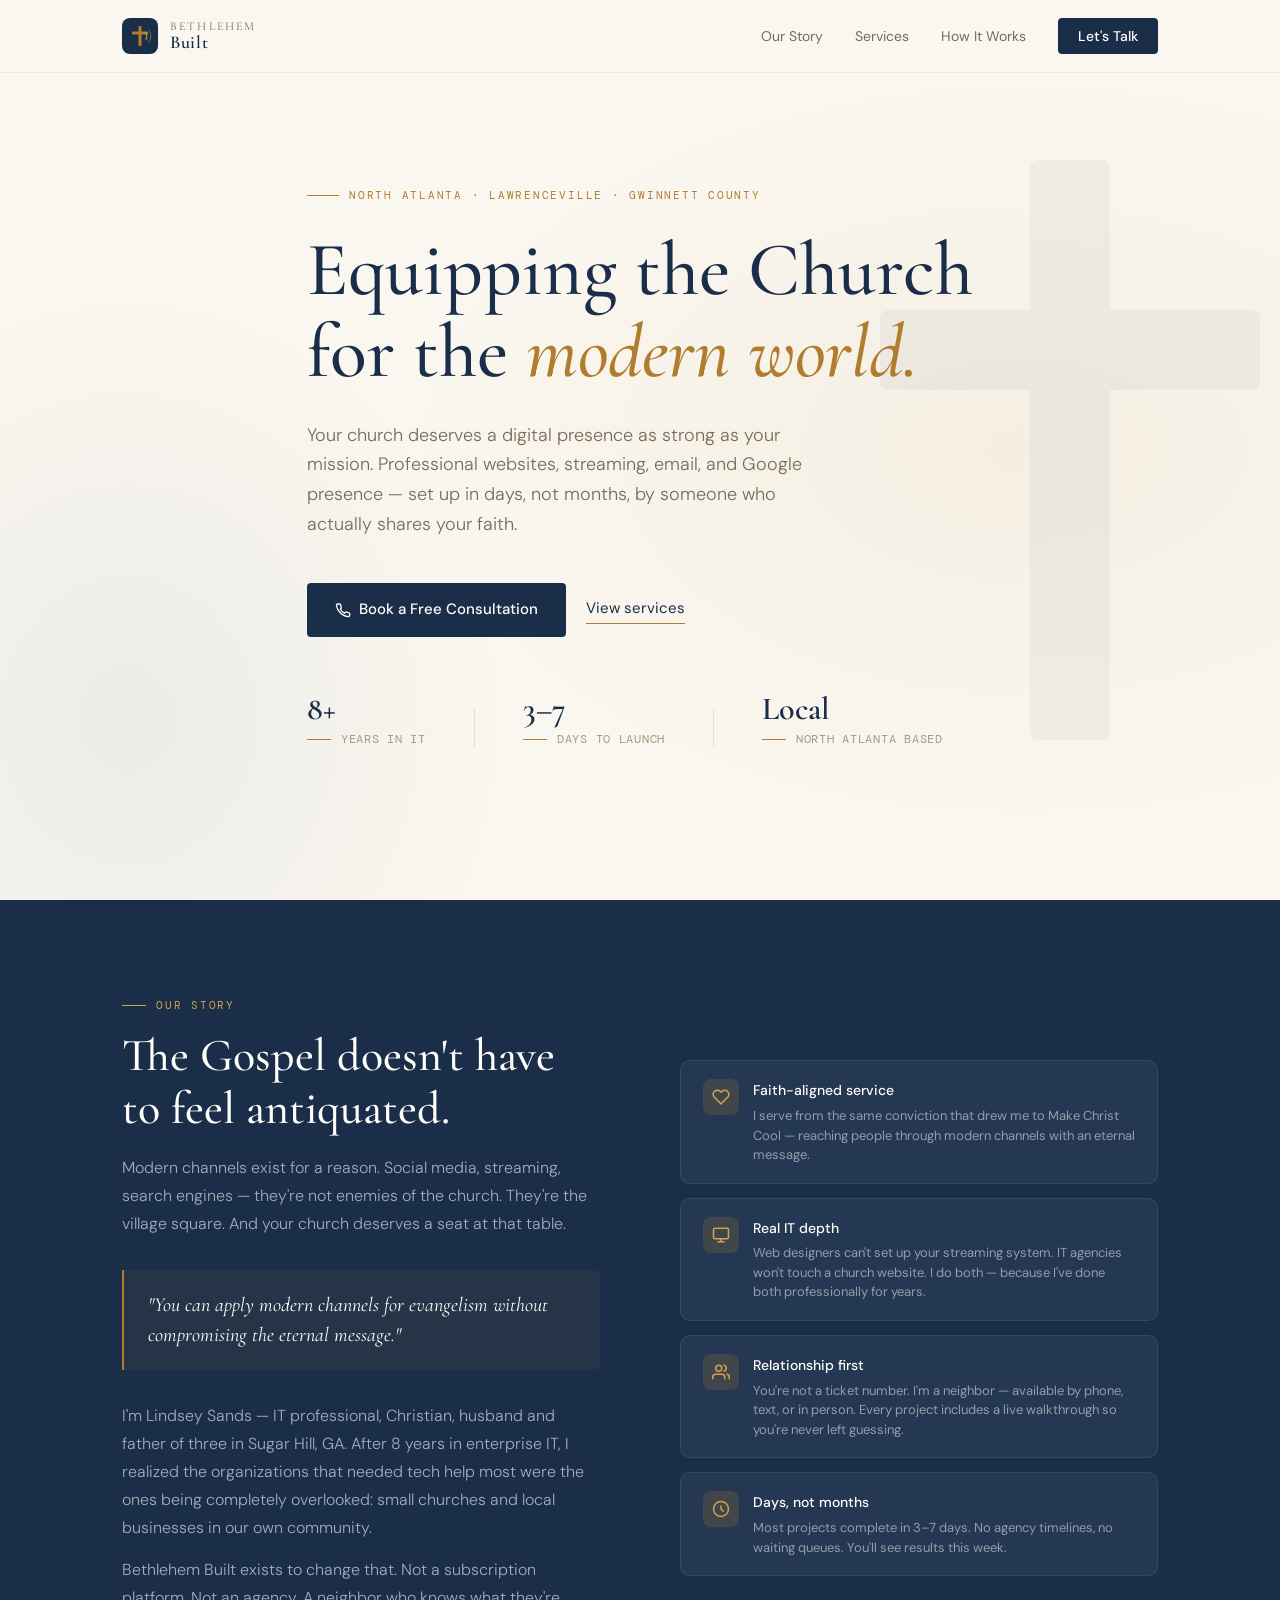
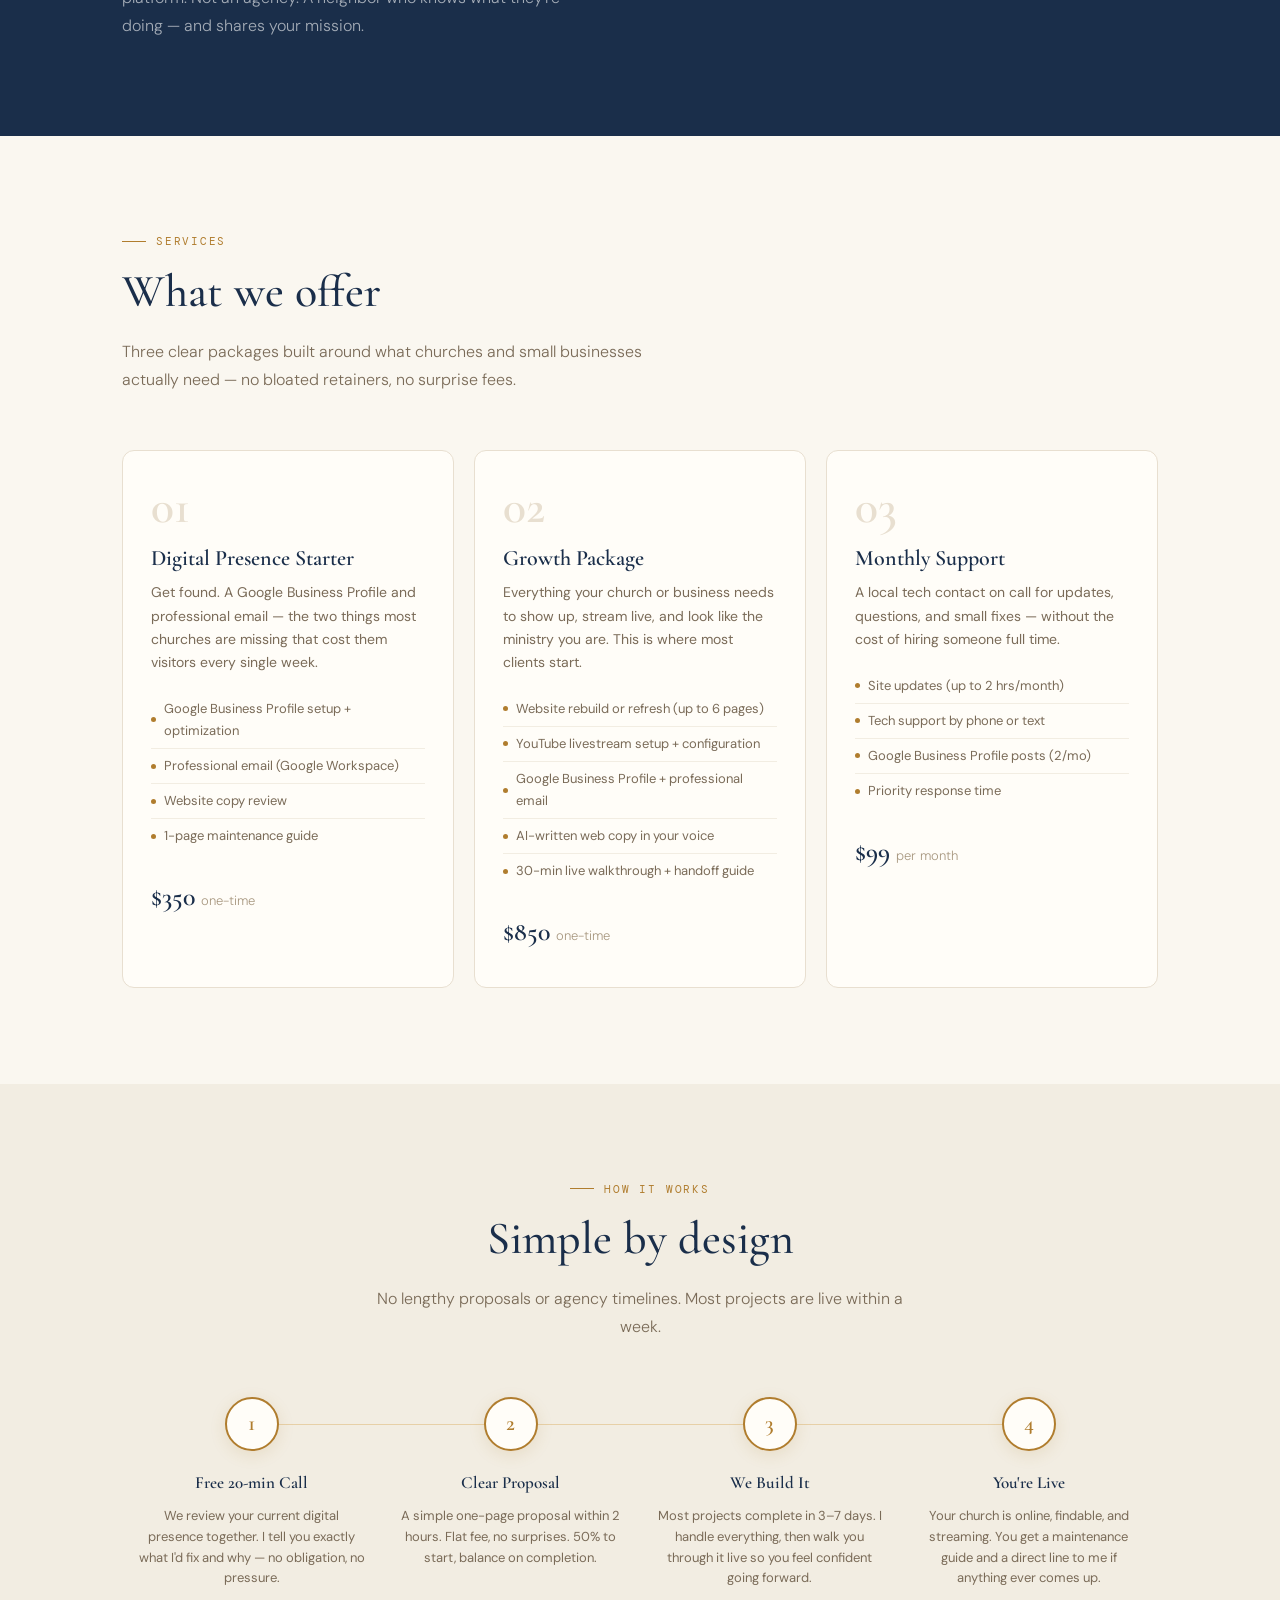
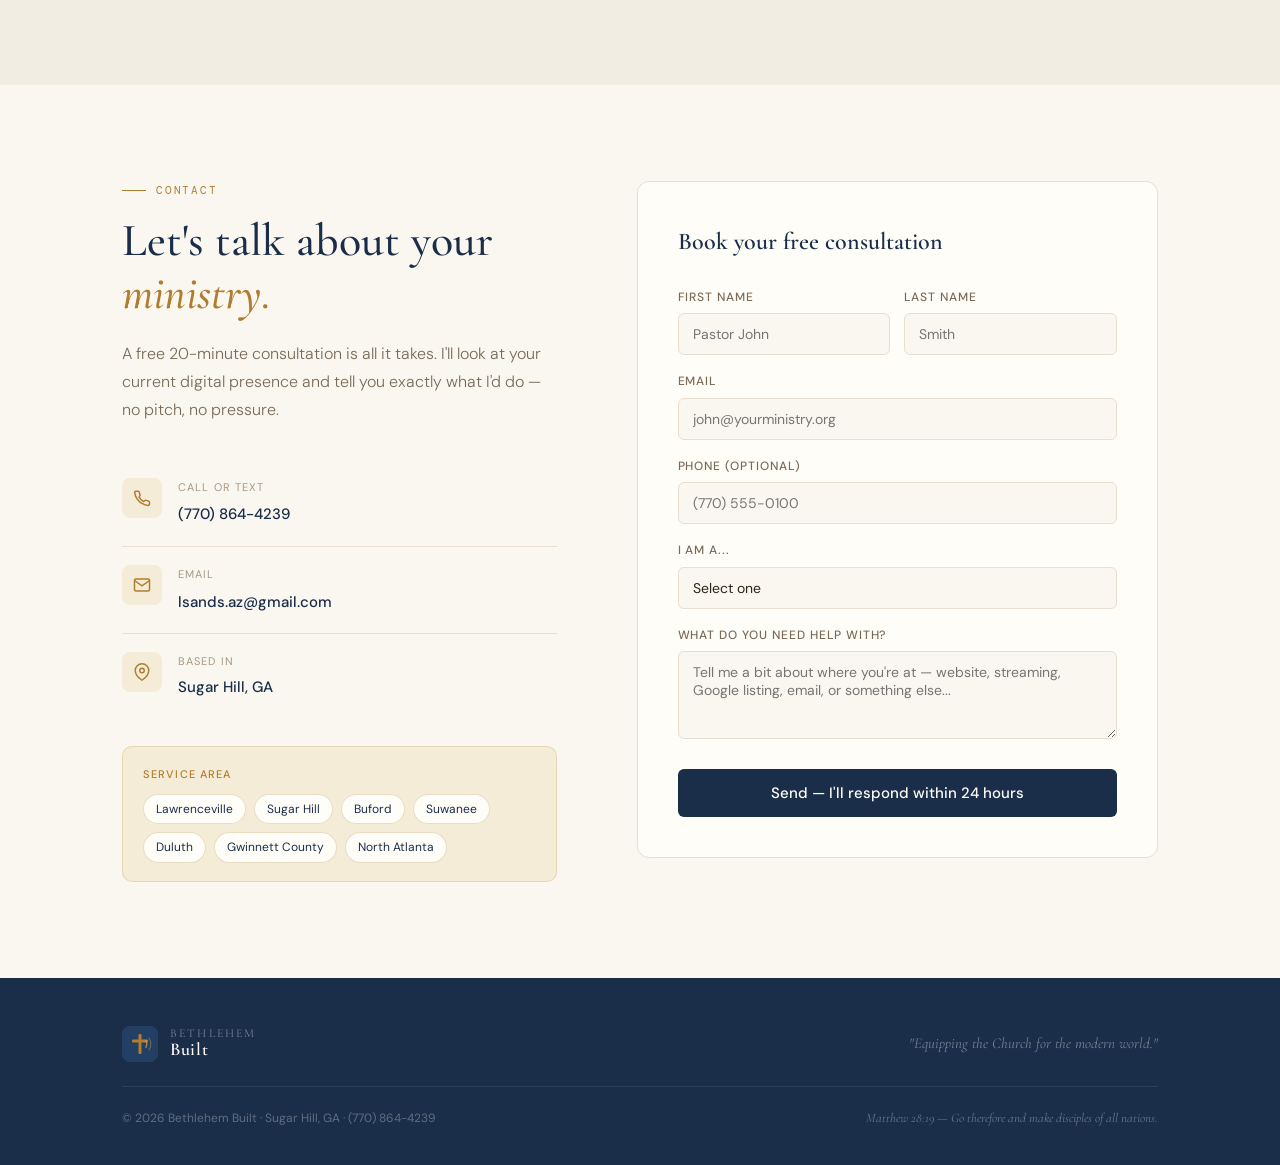
==== commit 293d4623: "Rebrand site and repo to Bethlehem Built - Changed all text references from "Beacon Digital" to "Bet" ====
--- a/index.html
+++ b/index.html
@@ -3,7 +3,7 @@
 <head>
 <meta charset="UTF-8">
 <meta name="viewport" content="width=device-width, initial-scale=1.0">
-<title>Beacon Digital — Equipping the Church for the Modern World</title>
+<title>Bethlehem Built — Equipping the Church for the Modern World</title>
 <link rel="preconnect" href="https://fonts.googleapis.com">
 <link href="https://fonts.googleapis.com/css2?family=Cormorant+Garamond:ital,wght@0,400;0,500;0,600;1,400;1,600&family=DM+Sans:wght@300;400;500&family=DM+Mono:wght@400&display=swap" rel="stylesheet">
 <style>
@@ -179,8 +179,8 @@
           <path d="M27 12 A12 12 0 0 1 27 24" stroke="#D4A24E" stroke-width="1.2" stroke-linecap="round" fill="none" opacity="0.4"/>
         </svg>
         <div class="logo-text">
-          <span class="l-top">Beacon</span>
-          <span class="l-bottom">Digital</span>
+          <span class="l-top">Bethlehem</span>
+          <span class="l-bottom">Built</span>
         </div>
       </a>
       <ul class="nav-links">
@@ -233,7 +233,7 @@
           <p>"You can apply modern channels for evangelism without compromising the eternal message."</p>
         </div>
         <p class="s-body">I'm Lindsey Sands — IT professional, Christian, husband and father of three in Sugar Hill, GA. After 8 years in enterprise IT, I realized the organizations that needed tech help most were the ones being completely overlooked: small churches and local businesses in our own community.</p>
-        <p class="s-body" style="margin-top:14px;">Beacon Digital exists to change that. Not a subscription platform. Not an agency. A neighbor who knows what they're doing — and shares your mission.</p>
+        <p class="s-body" style="margin-top:14px;">Bethlehem Built exists to change that. Not a subscription platform. Not an agency. A neighbor who knows what they're doing — and shares your mission.</p>
       </div>
       <div class="story-cards">
         <div class="s-card">
@@ -405,14 +405,14 @@
           <path d="M27 12 A12 12 0 0 1 27 24" stroke="#D4A24E" stroke-width="1.2" stroke-linecap="round" fill="none" opacity="0.4"/>
         </svg>
         <div class="logo-text">
-          <span class="l-top">Beacon</span>
-          <span class="l-bottom">Digital</span>
+          <span class="l-top">Bethlehem</span>
+          <span class="l-bottom">Built</span>
         </div>
       </a>
       <p class="footer-tagline">"Equipping the Church for the modern world."</p>
     </div>
     <div class="footer-bottom">
-      <span>© 2026 Beacon Digital · Sugar Hill, GA · (770) 864-4239</span>
+      <span>© 2026 Bethlehem Built · Sugar Hill, GA · (770) 864-4239</span>
       <span class="footer-verse">Matthew 28:19 — Go therefore and make disciples of all nations.</span>
     </div>
   </div>
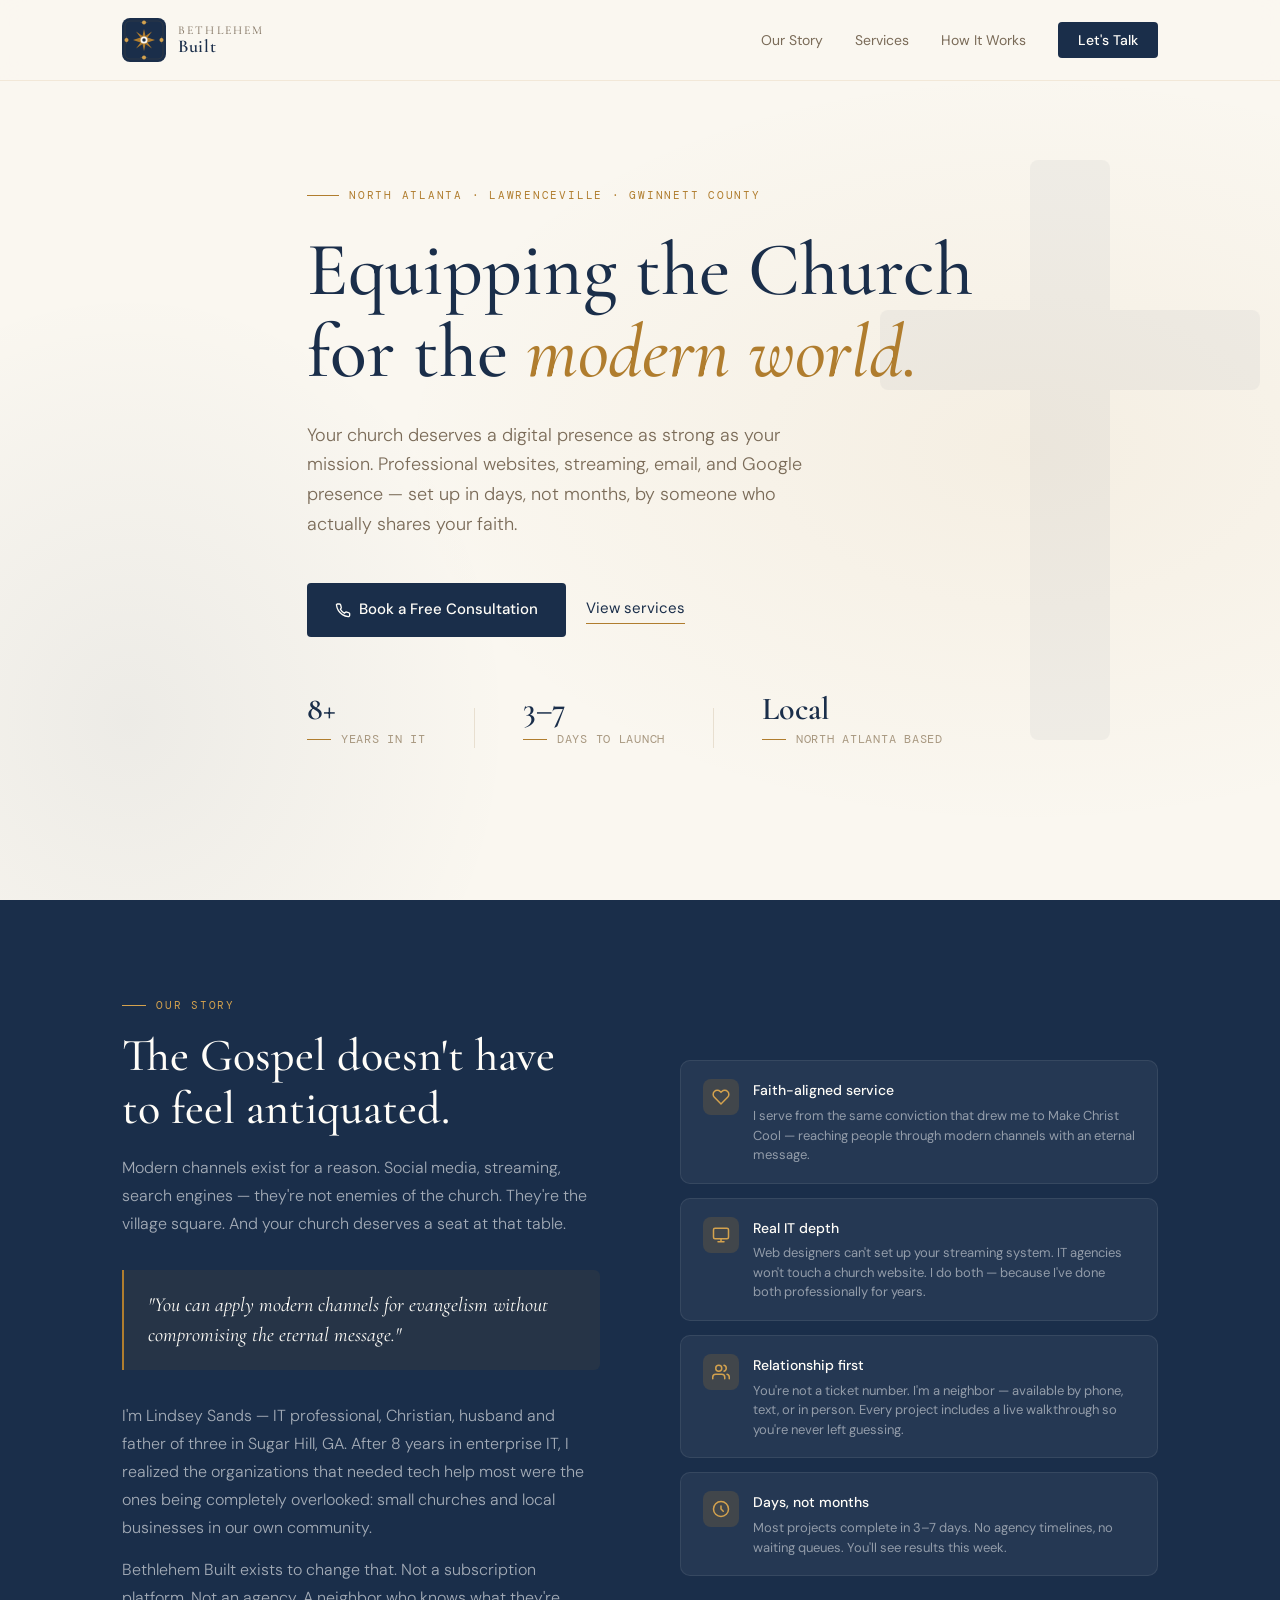
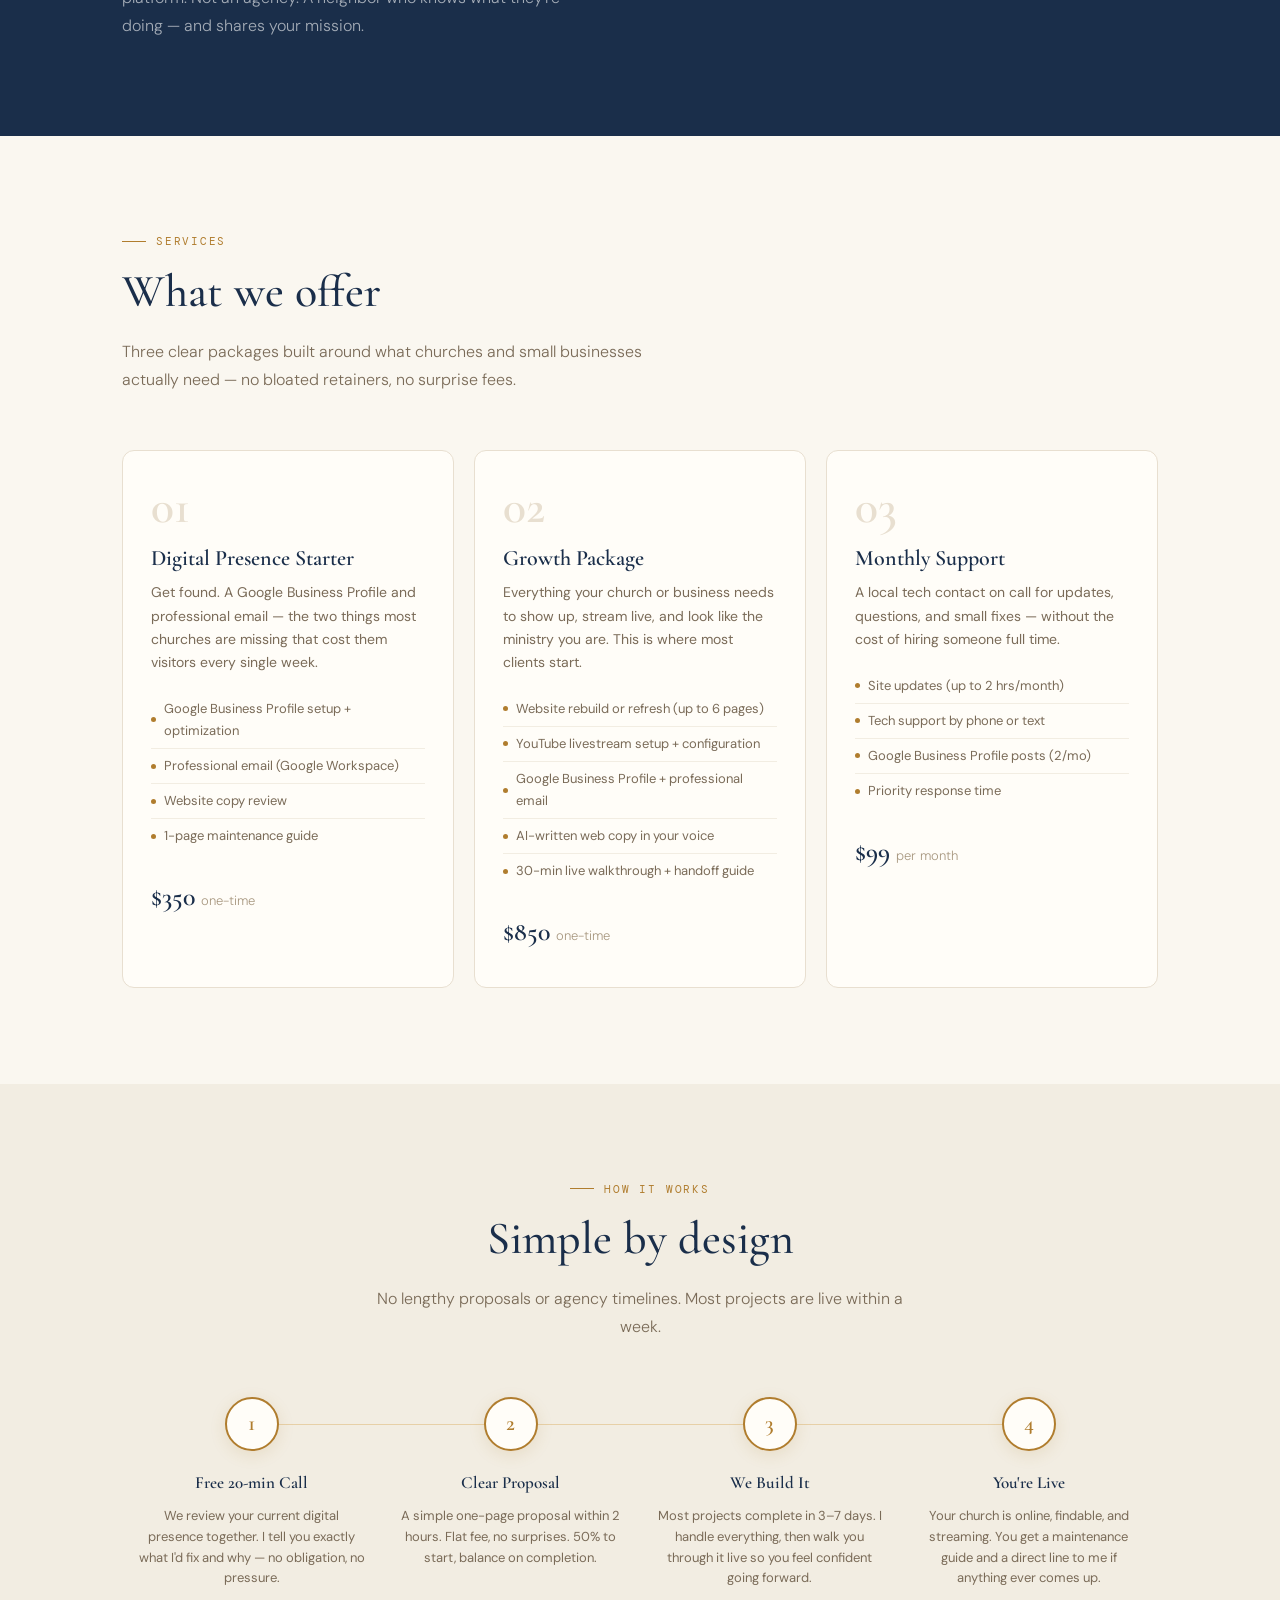
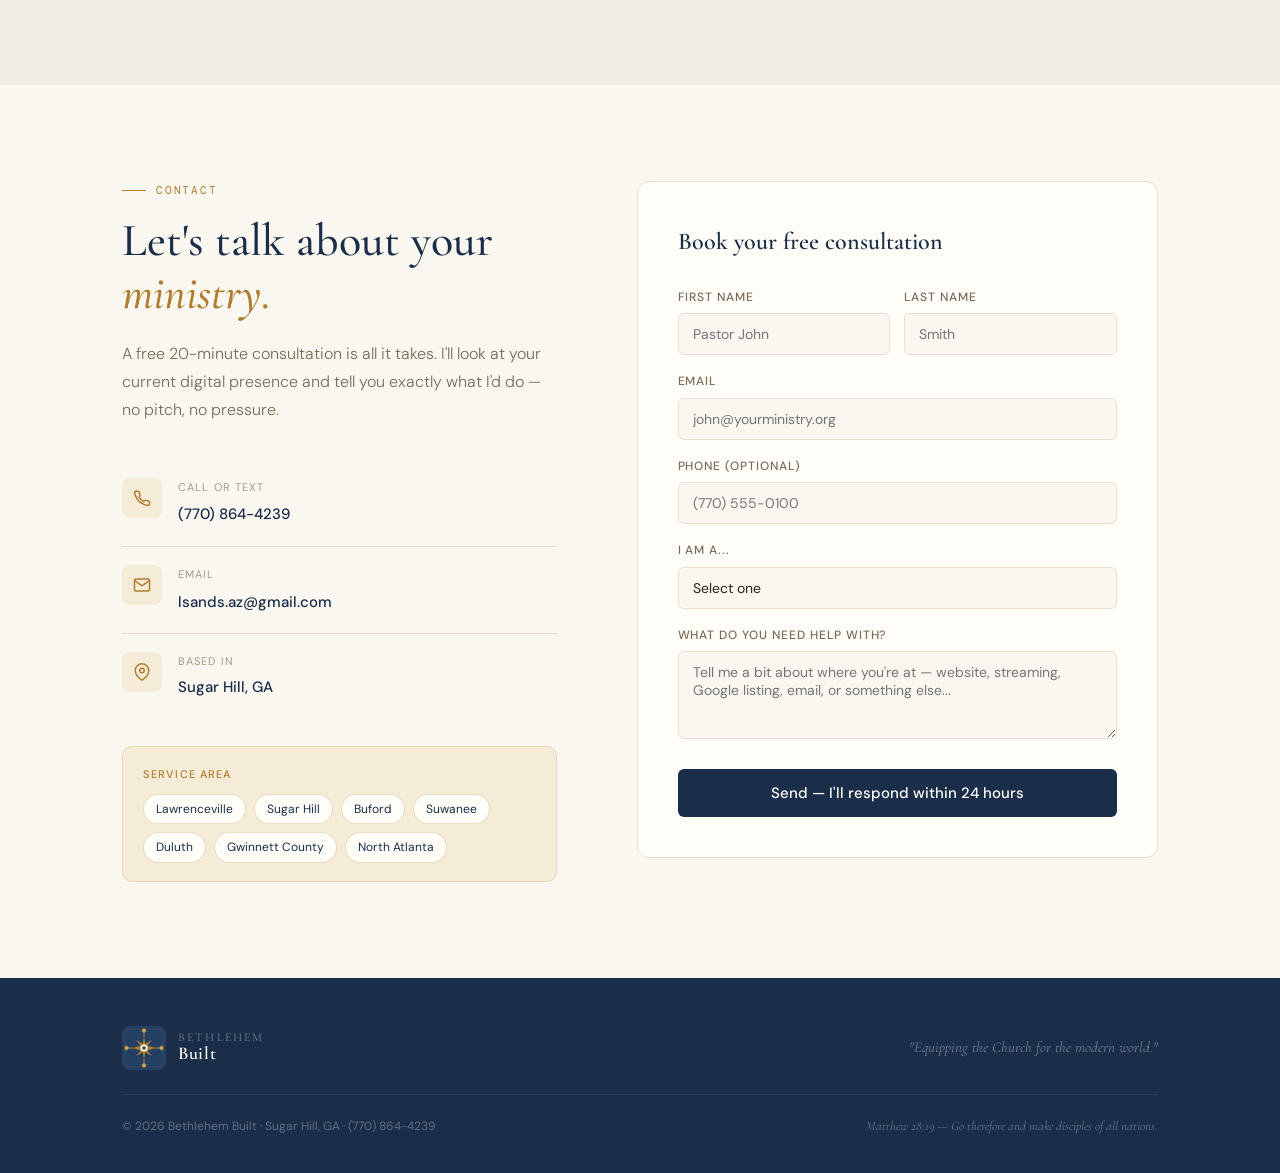
==== commit 3ad35252: "Update index.html" ====
--- a/index.html
+++ b/index.html
@@ -26,7 +26,7 @@
 nav { position: fixed; top: 0; left: 0; right: 0; z-index: 100; padding: 18px 0; background: rgba(250,247,240,0.9); backdrop-filter: blur(12px); border-bottom: 1px solid rgba(176,125,46,0.12); }
 .nav-inner { display: flex; align-items: center; justify-content: space-between; }
 .logo-mark { display: inline-flex; align-items: center; gap: 12px; text-decoration: none; }
-.logo-icon { width: 36px; height: 36px; flex-shrink: 0; }
+.logo-icon { width: 44px; height: 44px; flex-shrink: 0; }
 .logo-text { display: flex; flex-direction: column; line-height: 1.1; }
 .logo-text .l-top { font-family: var(--serif); font-size: 12px; font-weight: 400; letter-spacing: 0.18em; text-transform: uppercase; color: var(--muted); }
 .logo-text .l-bottom { font-family: var(--serif); font-size: 18px; font-weight: 600; color: var(--navy); letter-spacing: 0.04em; }
@@ -171,14 +171,99 @@
   <div class="wrap">
     <div class="nav-inner">
       <a href="#" class="logo-mark">
-        <svg class="logo-icon" viewBox="0 0 36 36" fill="none">
-          <rect width="36" height="36" rx="8" fill="#1A2E4A"/>
-          <rect x="16.5" y="8" width="3" height="20" rx="1" fill="#B07D2E"/>
-          <rect x="10" y="13.5" width="16" height="3" rx="1" fill="#B07D2E"/>
-          <path d="M24 14.5 A8 8 0 0 1 24 21.5" stroke="#D4A24E" stroke-width="1.5" stroke-linecap="round" fill="none" opacity="0.75"/>
-          <path d="M27 12 A12 12 0 0 1 27 24" stroke="#D4A24E" stroke-width="1.2" stroke-linecap="round" fill="none" opacity="0.4"/>
+        <!-- Animated logo icon -->
+        <svg class="logo-icon" viewBox="0 0 88 88" fill="none" xmlns="http://www.w3.org/2000/svg">
+          <defs>
+            <mask id="mn">
+              <rect x="40" y="6" width="8" height="16" fill="white">
+                <animate attributeName="height" from="0" to="16" dur="0.3s" begin="0.6s" fill="freeze"/>
+                <animate attributeName="y" from="22" to="6" dur="0.3s" begin="0.6s" fill="freeze"/>
+              </rect>
+            </mask>
+            <mask id="me">
+              <rect x="62" y="40" width="16" height="8" fill="white">
+                <animate attributeName="width" from="0" to="16" dur="0.3s" begin="0.8s" fill="freeze"/>
+              </rect>
+            </mask>
+            <mask id="ms">
+              <rect x="40" y="62" width="8" height="16" fill="white">
+                <animate attributeName="height" from="0" to="16" dur="0.3s" begin="1.0s" fill="freeze"/>
+              </rect>
+            </mask>
+            <mask id="mw">
+              <rect x="10" y="40" width="16" height="8" fill="white">
+                <animate attributeName="width" from="0" to="16" dur="0.3s" begin="1.2s" fill="freeze"/>
+                <animate attributeName="x" from="26" to="10" dur="0.3s" begin="1.2s" fill="freeze"/>
+              </rect>
+            </mask>
+          </defs>
+
+          <!-- Badge -->
+          <rect width="88" height="88" rx="16" fill="#1A2E4A">
+            <animate attributeName="opacity" from="0" to="1" dur="0.4s" begin="0s" fill="freeze"/>
+          </rect>
+          <rect x="6" y="6" width="76" height="76" rx="10" fill="none" stroke="#B07D2E" stroke-width="0.7" opacity="0.35">
+            <animate attributeName="opacity" from="0" to="0.35" dur="0.4s" begin="0.15s" fill="freeze"/>
+          </rect>
+
+          <!-- 8-point star scaled to 88x88 center=44,44 -->
+          <polygon transform-origin="44 44"
+            points="44,22 47,36 60,27 51,39 66,44 51,49 60,61 47,52 44,66 41,52 28,61 37,49 22,44 37,39 28,27 41,36"
+            fill="#B07D2E">
+            <animateTransform attributeName="transform" type="scale" from="0" to="1" dur="0.5s" begin="0.2s" fill="freeze" calcMode="spline" keySplines="0.34 1.56 0.64 1" additive="sum"/>
+          </polygon>
+
+          <!-- North line + node -->
+          <line x1="44" y1="22" x2="44" y2="14" stroke="#D4A24E" stroke-width="1.6" stroke-linecap="round" mask="url(#mn)"/>
+          <circle cx="44" cy="9" r="4" fill="#D4A24E">
+            <animate attributeName="opacity" from="0" to="1" dur="0.2s" begin="0.9s" fill="freeze"/>
+            <animate attributeName="r" from="0" to="4" dur="0.2s" begin="0.9s" fill="freeze"/>
+          </circle>
+          <line x1="38" y1="9" x2="50" y2="9" stroke="#D4A24E" stroke-width="1" stroke-linecap="round" opacity="0">
+            <animate attributeName="opacity" from="0" to="0.5" dur="0.2s" begin="0.95s" fill="freeze"/>
+          </line>
+
+          <!-- East line + node -->
+          <line x1="66" y1="44" x2="74" y2="44" stroke="#D4A24E" stroke-width="1.6" stroke-linecap="round" mask="url(#me)"/>
+          <circle cx="79" cy="44" r="4" fill="#D4A24E">
+            <animate attributeName="opacity" from="0" to="1" dur="0.2s" begin="1.1s" fill="freeze"/>
+            <animate attributeName="r" from="0" to="4" dur="0.2s" begin="1.1s" fill="freeze"/>
+          </circle>
+          <line x1="79" y1="38" x2="79" y2="50" stroke="#D4A24E" stroke-width="1" stroke-linecap="round" opacity="0">
+            <animate attributeName="opacity" from="0" to="0.5" dur="0.2s" begin="1.15s" fill="freeze"/>
+          </line>
+
+          <!-- South line + node -->
+          <line x1="44" y1="66" x2="44" y2="74" stroke="#D4A24E" stroke-width="1.6" stroke-linecap="round" mask="url(#ms)"/>
+          <circle cx="44" cy="79" r="4" fill="#D4A24E">
+            <animate attributeName="opacity" from="0" to="1" dur="0.2s" begin="1.3s" fill="freeze"/>
+            <animate attributeName="r" from="0" to="4" dur="0.2s" begin="1.3s" fill="freeze"/>
+          </circle>
+          <line x1="38" y1="79" x2="50" y2="79" stroke="#D4A24E" stroke-width="1" stroke-linecap="round" opacity="0">
+            <animate attributeName="opacity" from="0" to="0.5" dur="0.2s" begin="1.35s" fill="freeze"/>
+          </line>
+
+          <!-- West line + node -->
+          <line x1="22" y1="44" x2="14" y2="44" stroke="#D4A24E" stroke-width="1.6" stroke-linecap="round" mask="url(#mw)"/>
+          <circle cx="9" cy="44" r="4" fill="#D4A24E">
+            <animate attributeName="opacity" from="0" to="1" dur="0.2s" begin="1.5s" fill="freeze"/>
+            <animate attributeName="r" from="0" to="4" dur="0.2s" begin="1.5s" fill="freeze"/>
+          </circle>
+          <line x1="9" y1="38" x2="9" y2="50" stroke="#D4A24E" stroke-width="1" stroke-linecap="round" opacity="0">
+            <animate attributeName="opacity" from="0" to="0.5" dur="0.2s" begin="1.55s" fill="freeze"/>
+          </line>
+
+          <!-- Center dot -->
+          <circle cx="44" cy="44" r="7" fill="#FAF7F0">
+            <animate attributeName="r" from="0" to="7" dur="0.3s" begin="0.5s" fill="freeze" calcMode="spline" keySplines="0.34 1.56 0.64 1"/>
+          </circle>
+          <circle cx="44" cy="44" r="3.5" fill="#1A2E4A">
+            <animate attributeName="r" from="0" to="3.5" dur="0.3s" begin="0.55s" fill="freeze"/>
+          </circle>
         </svg>
-        <div class="logo-text">
+
+        <!-- Wordmark fades in after animation -->
+        <div class="logo-text" style="opacity:0;animation: fadeUp 0.5s 1.6s ease both;">
           <span class="l-top">Bethlehem</span>
           <span class="l-bottom">Built</span>
         </div>
@@ -397,12 +482,24 @@
   <div class="wrap">
     <div class="footer-top">
       <a href="#" class="logo-mark">
-        <svg class="logo-icon" viewBox="0 0 36 36" fill="none">
-          <rect width="36" height="36" rx="8" fill="#243F64"/>
-          <rect x="16.5" y="8" width="3" height="20" rx="1" fill="#B07D2E"/>
-          <rect x="10" y="13.5" width="16" height="3" rx="1" fill="#B07D2E"/>
-          <path d="M24 14.5 A8 8 0 0 1 24 21.5" stroke="#D4A24E" stroke-width="1.5" stroke-linecap="round" fill="none" opacity="0.75"/>
-          <path d="M27 12 A12 12 0 0 1 27 24" stroke="#D4A24E" stroke-width="1.2" stroke-linecap="round" fill="none" opacity="0.4"/>
+        <svg class="logo-icon" viewBox="0 0 88 88" fill="none">
+          <rect width="88" height="88" rx="16" fill="#243F64"/>
+          <rect x="6" y="6" width="76" height="76" rx="10" fill="none" stroke="#B07D2E" stroke-width="0.7" opacity="0.35"/>
+          <polygon points="44,22 47,36 60,27 51,39 66,44 51,49 60,61 47,52 44,66 41,52 28,61 37,49 22,44 37,39 28,27 41,36" fill="#B07D2E"/>
+          <line x1="44" y1="22" x2="44" y2="9" stroke="#D4A24E" stroke-width="1.6" stroke-linecap="round"/>
+          <circle cx="44" cy="9" r="4" fill="#D4A24E"/>
+          <line x1="38" y1="9" x2="50" y2="9" stroke="#D4A24E" stroke-width="1" stroke-linecap="round" opacity="0.5"/>
+          <line x1="66" y1="44" x2="79" y2="44" stroke="#D4A24E" stroke-width="1.6" stroke-linecap="round"/>
+          <circle cx="79" cy="44" r="4" fill="#D4A24E"/>
+          <line x1="79" y1="38" x2="79" y2="50" stroke="#D4A24E" stroke-width="1" stroke-linecap="round" opacity="0.5"/>
+          <line x1="44" y1="66" x2="44" y2="79" stroke="#D4A24E" stroke-width="1.6" stroke-linecap="round"/>
+          <circle cx="44" cy="79" r="4" fill="#D4A24E"/>
+          <line x1="38" y1="79" x2="50" y2="79" stroke="#D4A24E" stroke-width="1" stroke-linecap="round" opacity="0.5"/>
+          <line x1="22" y1="44" x2="9" y2="44" stroke="#D4A24E" stroke-width="1.6" stroke-linecap="round"/>
+          <circle cx="9" cy="44" r="4" fill="#D4A24E"/>
+          <line x1="9" y1="38" x2="9" y2="50" stroke="#D4A24E" stroke-width="1" stroke-linecap="round" opacity="0.5"/>
+          <circle cx="44" cy="44" r="7" fill="#FAF7F0"/>
+          <circle cx="44" cy="44" r="3.5" fill="#243F64"/>
         </svg>
         <div class="logo-text">
           <span class="l-top">Bethlehem</span>
@@ -428,7 +525,6 @@
     const btn = form.querySelector('.btn-sub');
     btn.textContent = 'Sending...';
     btn.disabled = true;
-
     try {
       const response = await fetch(form.action, {
         method: 'POST',
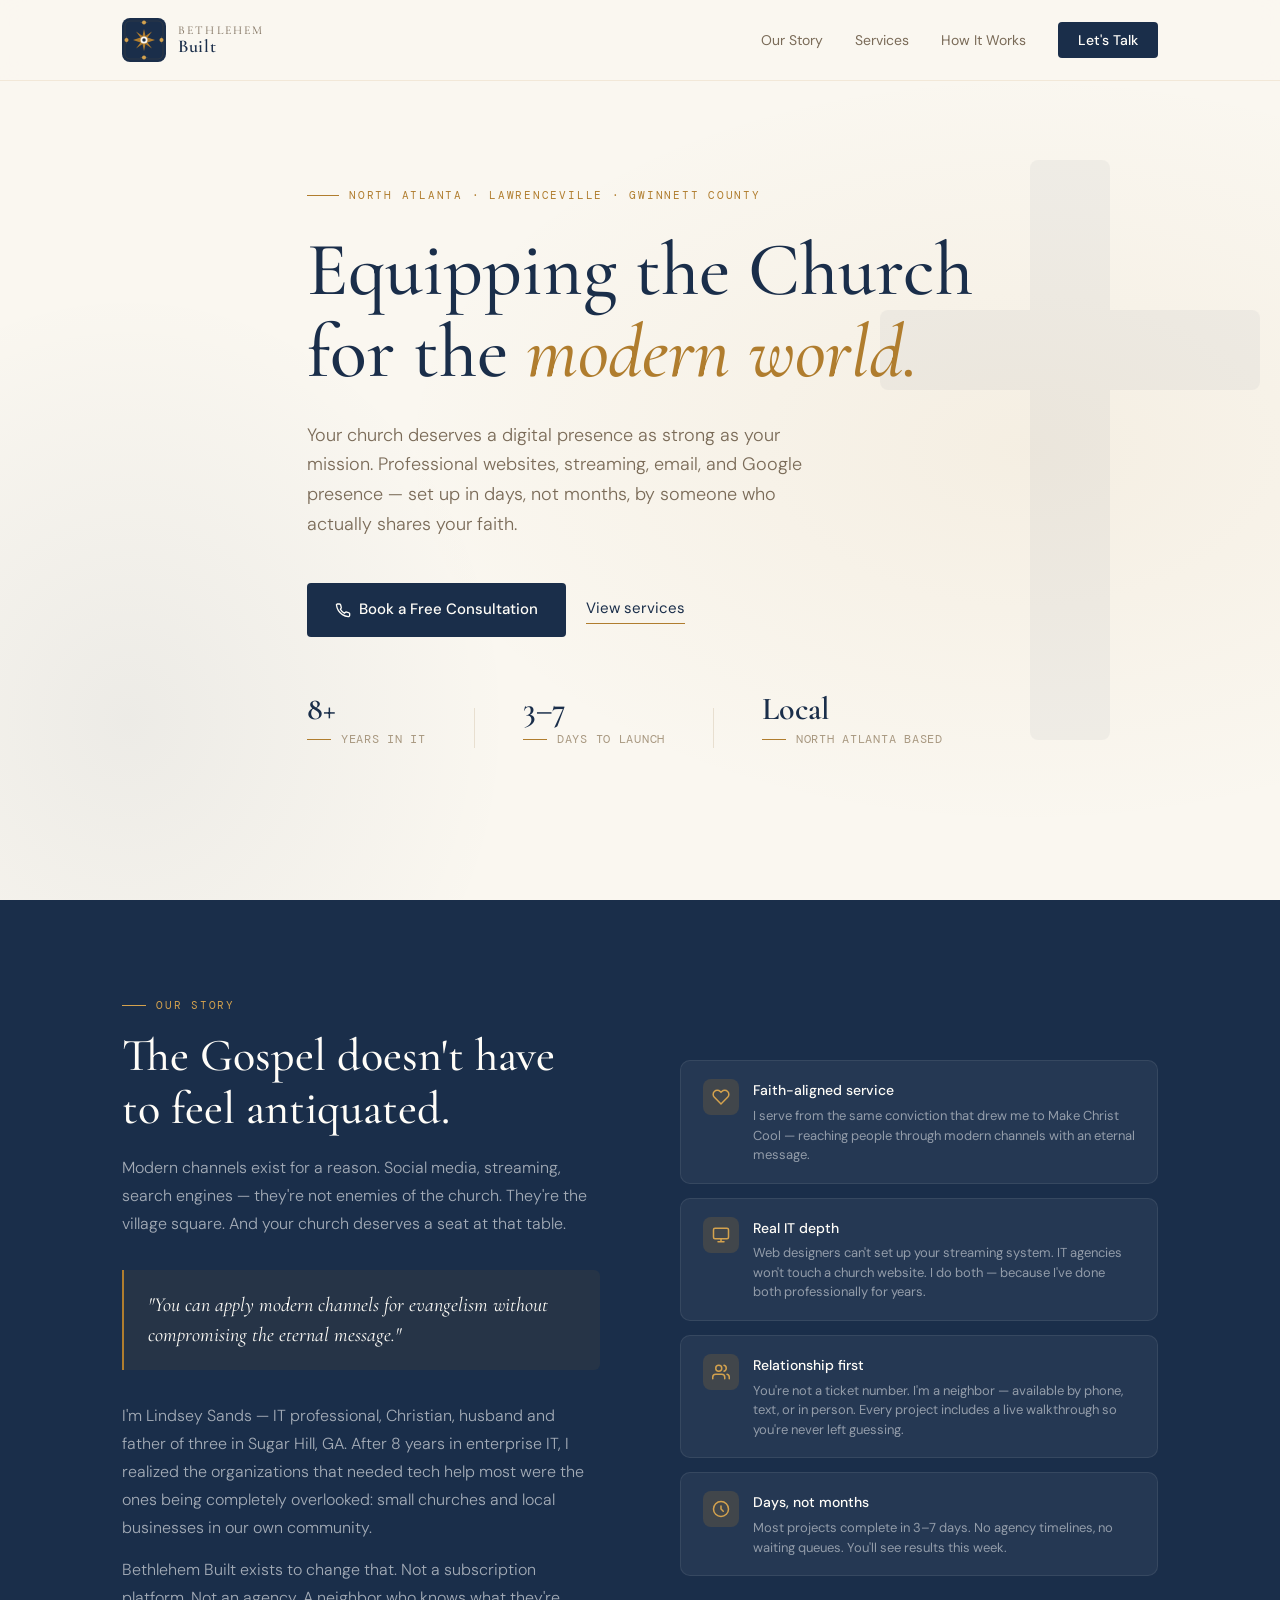
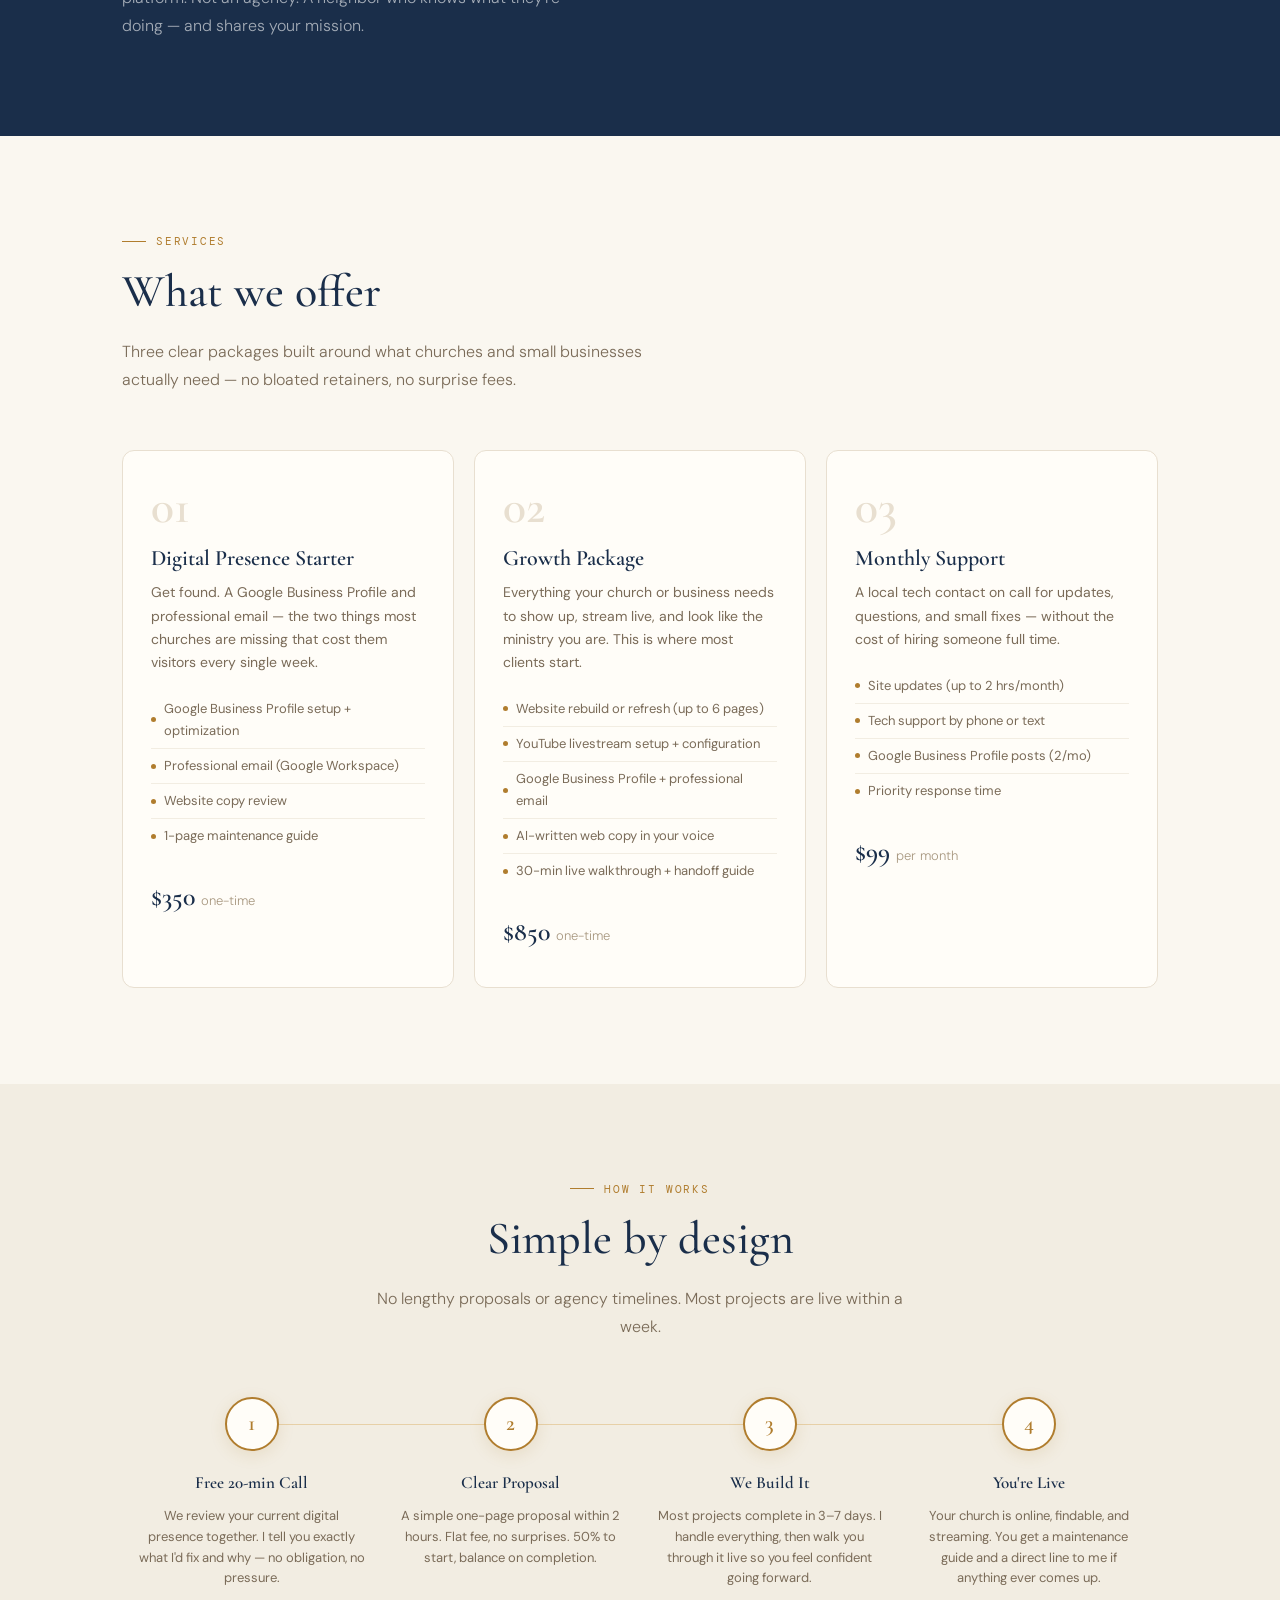
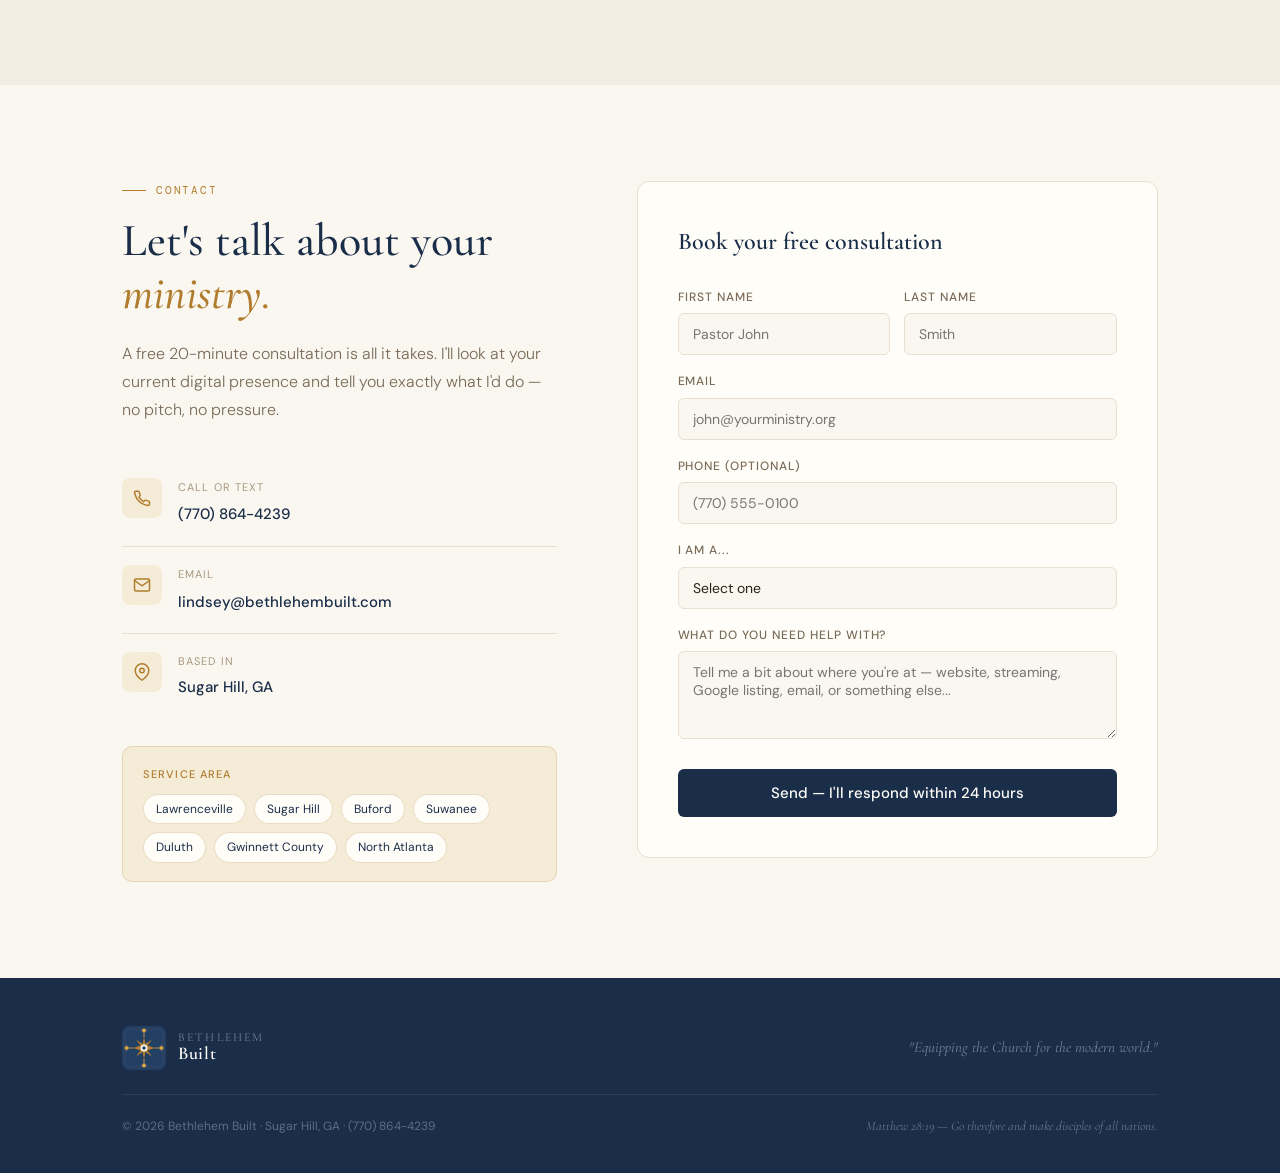
==== commit 46dfbf4d: "Update contact email address to lindsey@bethlehembuilt.com Co-authored-by: makechristcool <141529149" ====
--- a/index.html
+++ b/index.html
@@ -435,7 +435,7 @@
           </div>
           <div class="c-detail">
             <div class="c-icon"><svg viewBox="0 0 24 24" fill="none" stroke="#B07D2E" stroke-width="2" stroke-linecap="round"><path d="M4 4h16c1.1 0 2 .9 2 2v12c0 1.1-.9 2-2 2H4c-1.1 0-2-.9-2-2V6c0-1.1.9-2 2-2z"/><polyline points="22,6 12,13 2,6"/></svg></div>
-            <div><div class="c-label">Email</div><a href="mailto:lsands.az@gmail.com" class="c-value">lsands.az@gmail.com</a></div>
+            <div><div class="c-label">Email</div><a href="mailto:lindsey@bethlehembuilt.com" class="c-value">lindsey@bethlehembuilt.com</a></div>
           </div>
           <div class="c-detail">
             <div class="c-icon"><svg viewBox="0 0 24 24" fill="none" stroke="#B07D2E" stroke-width="2" stroke-linecap="round"><path d="M21 10c0 7-9 13-9 13s-9-6-9-13a9 9 0 0 1 18 0z"/><circle cx="12" cy="10" r="3"/></svg></div>
